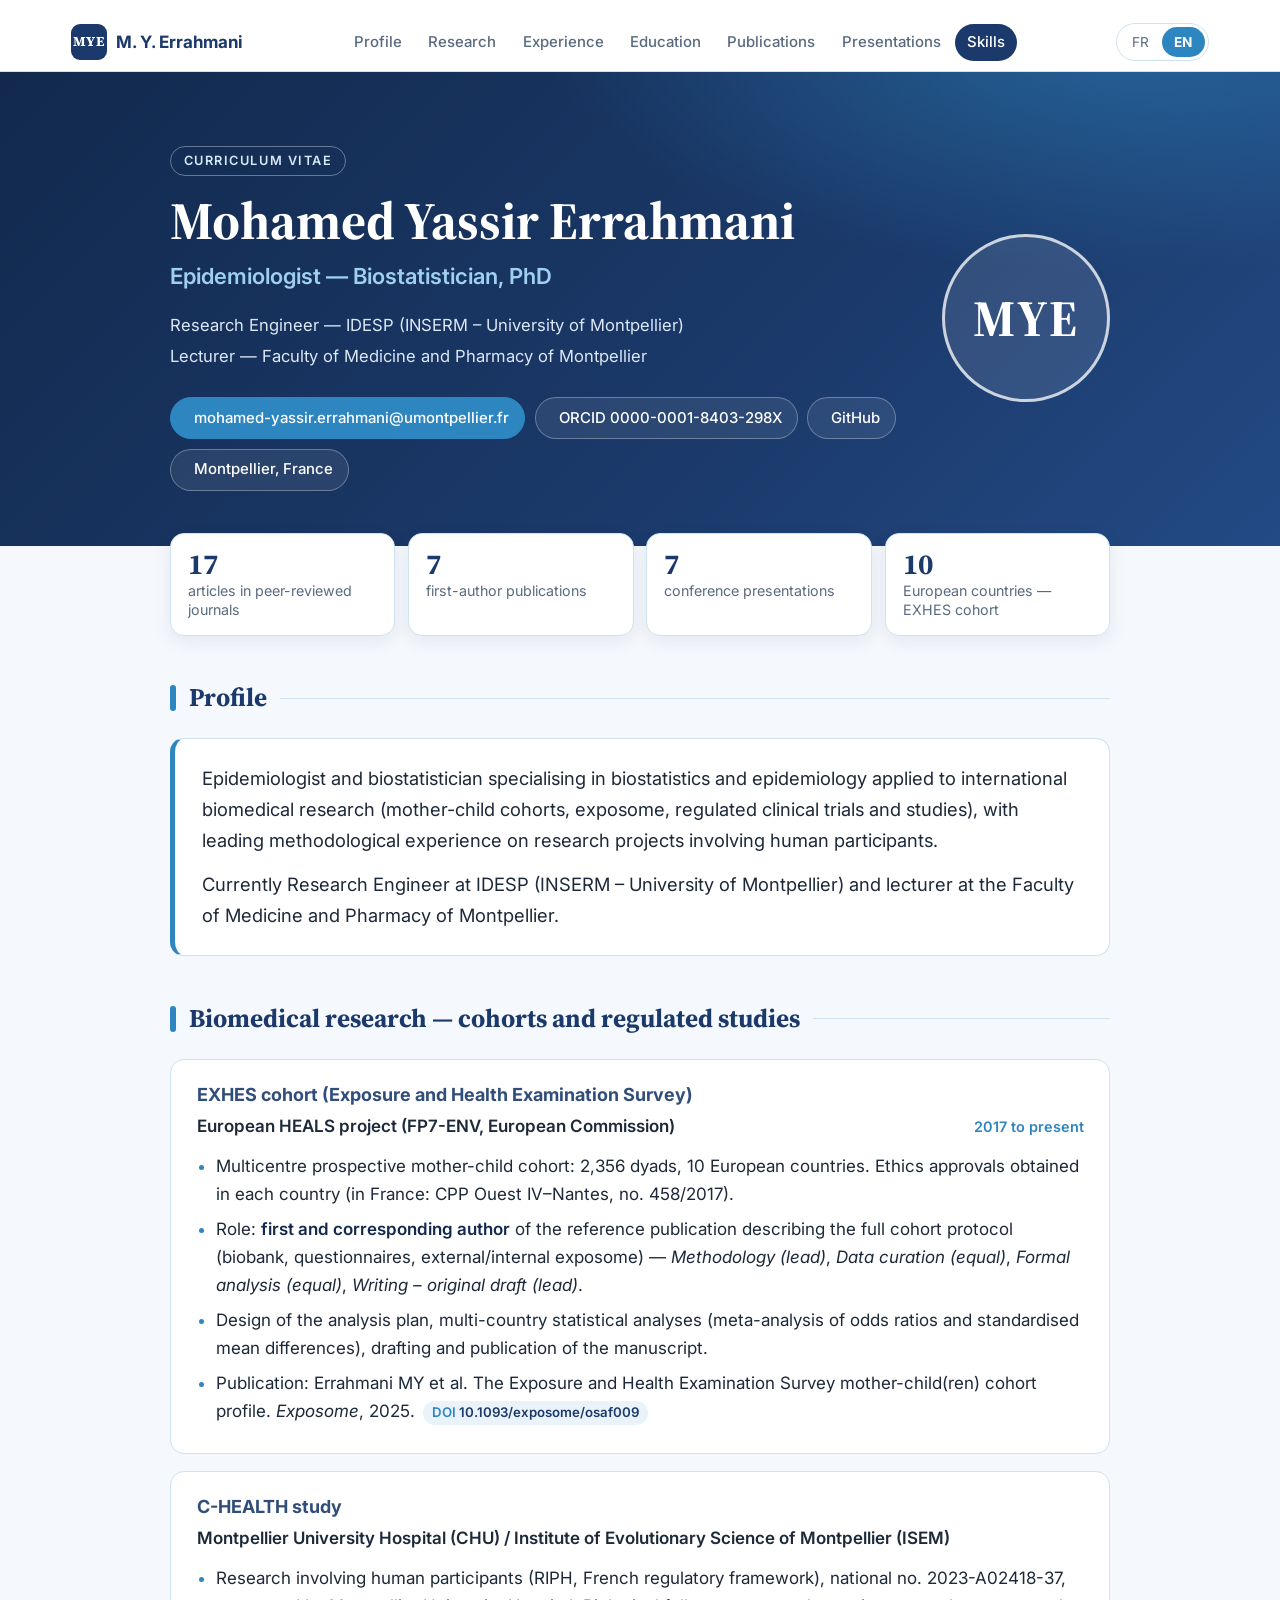
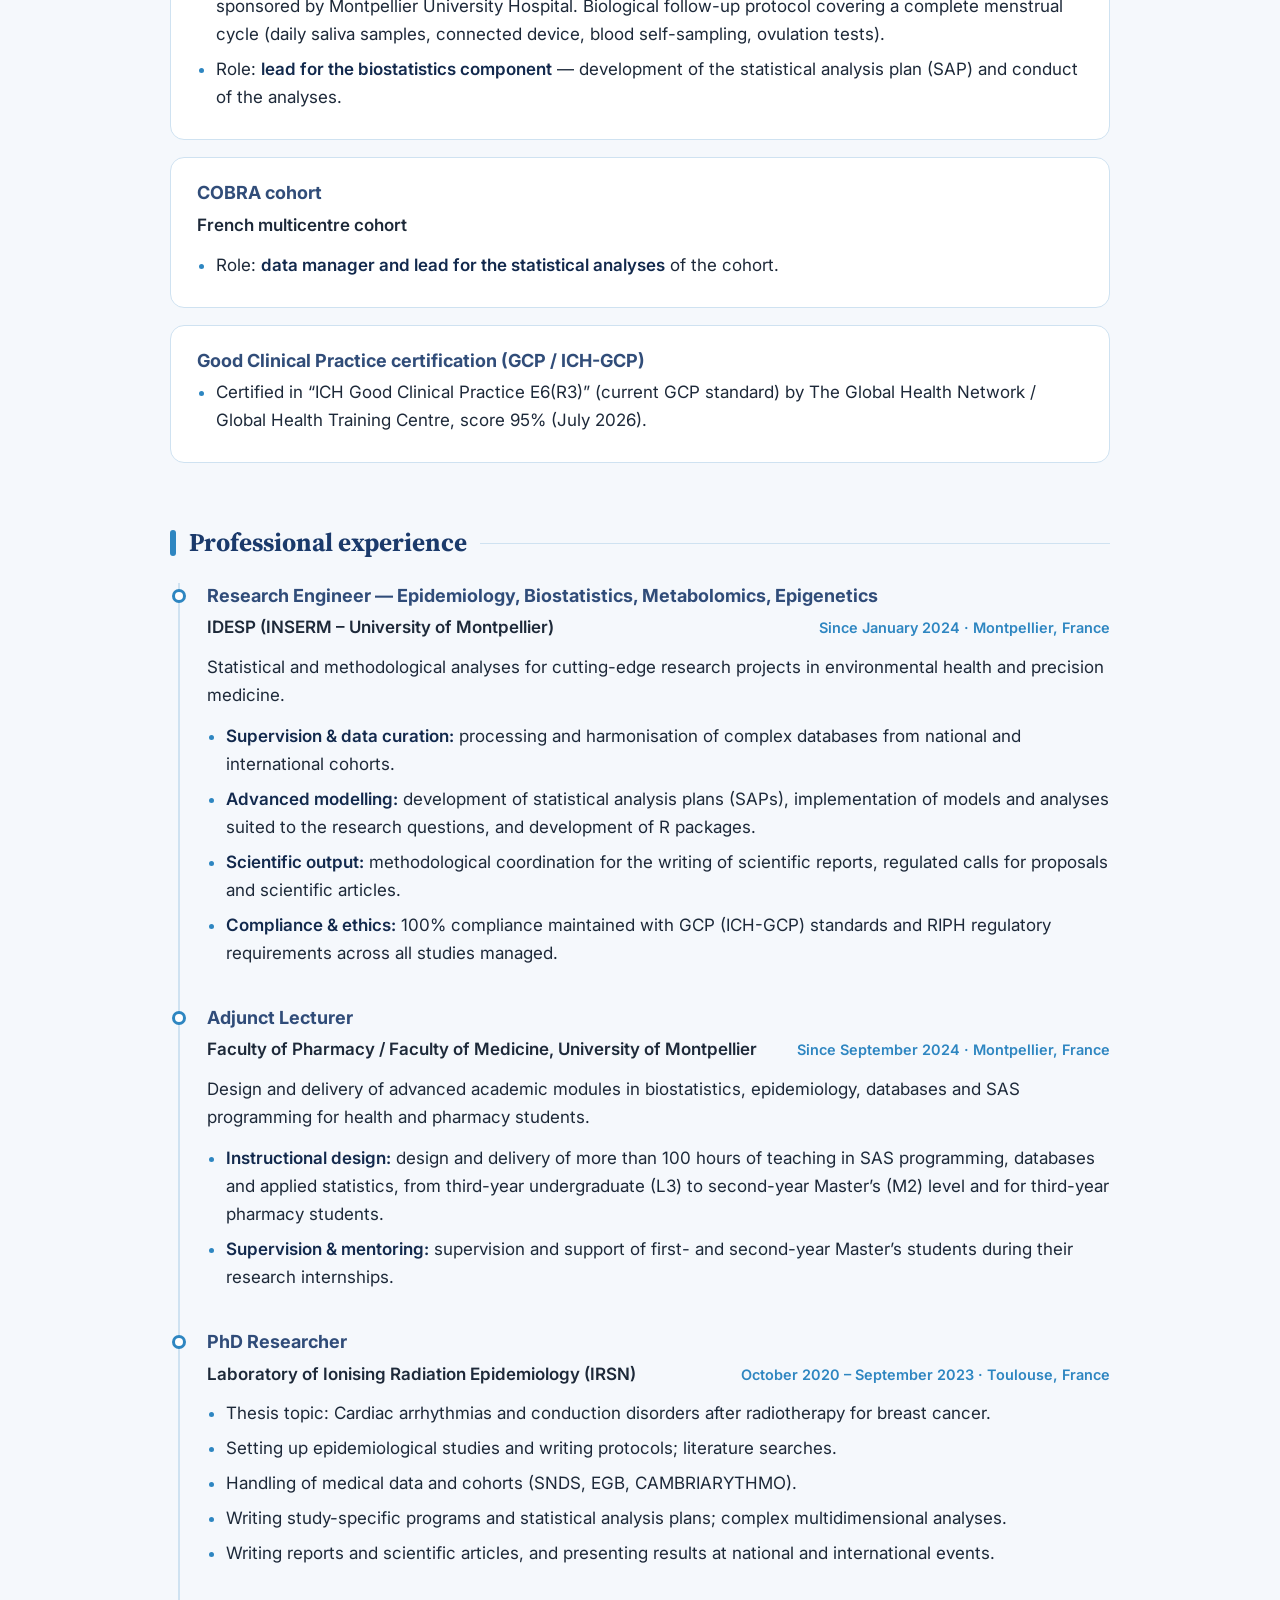
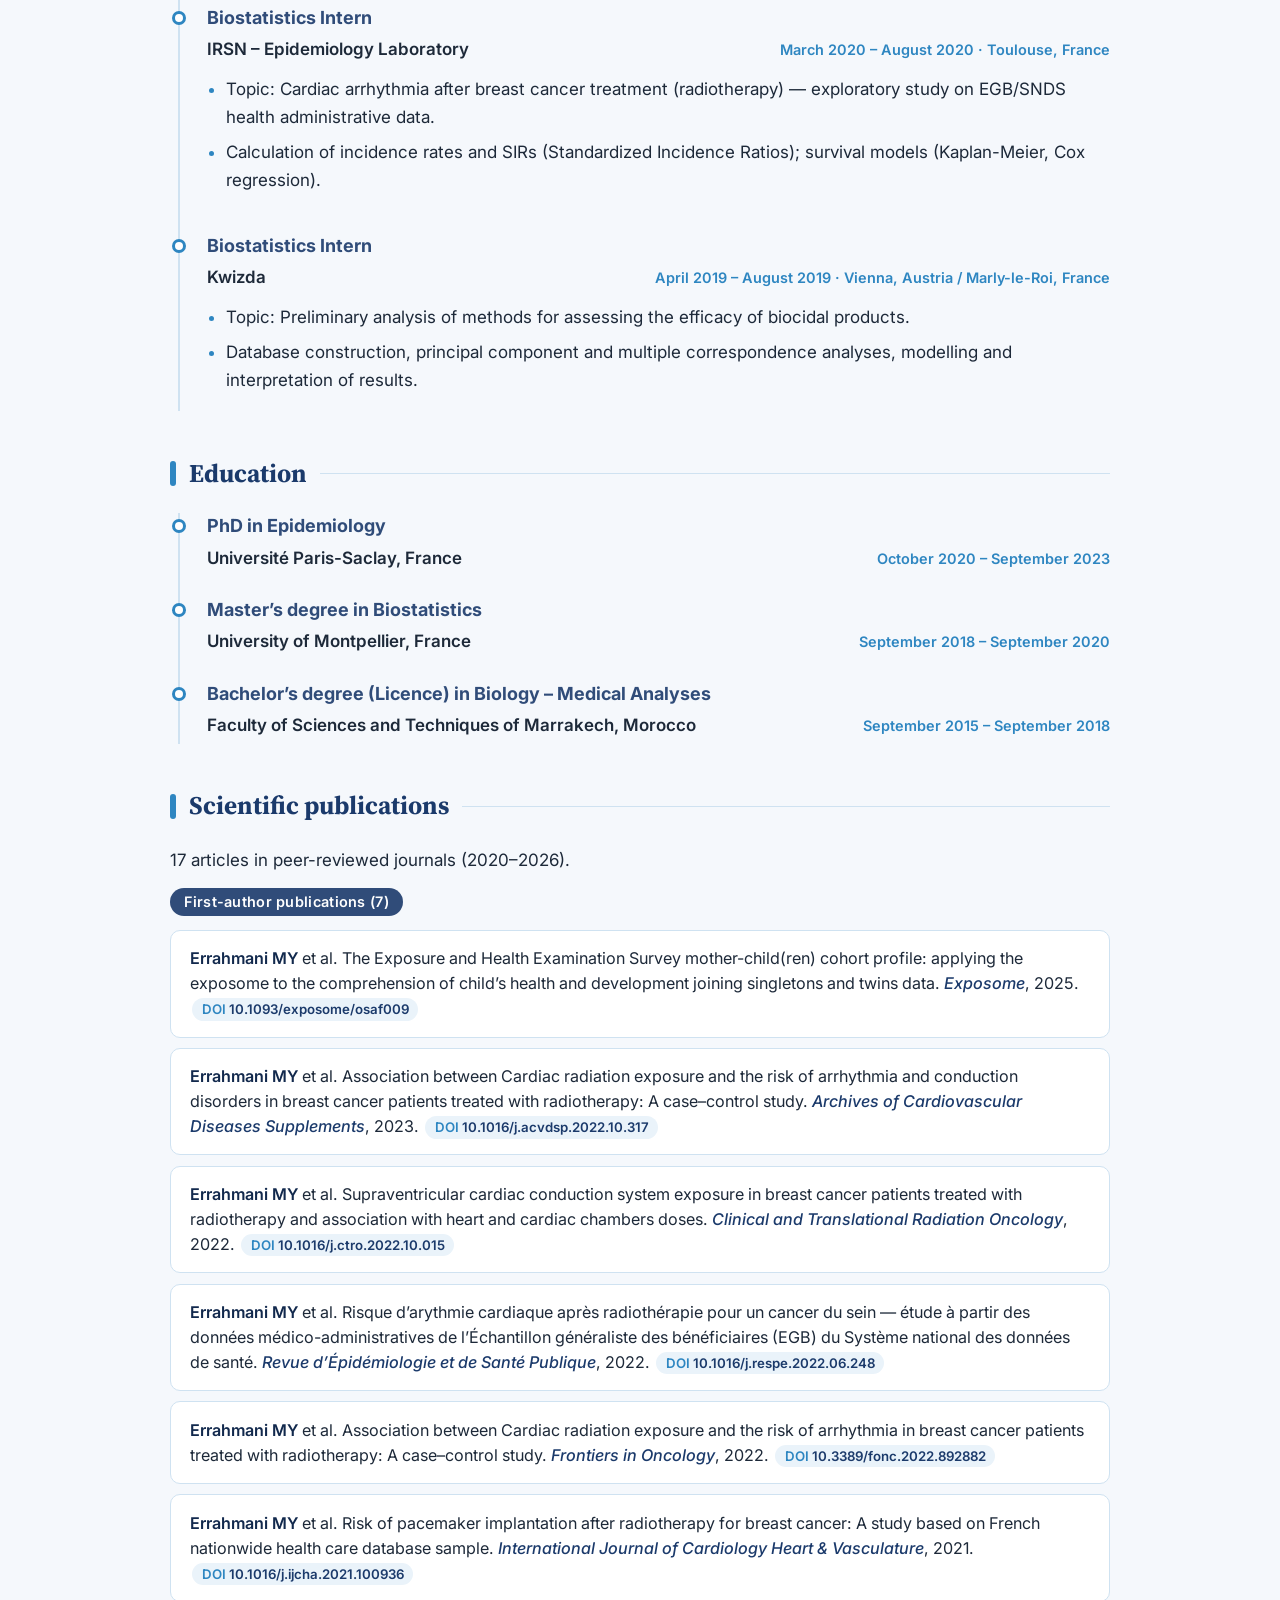
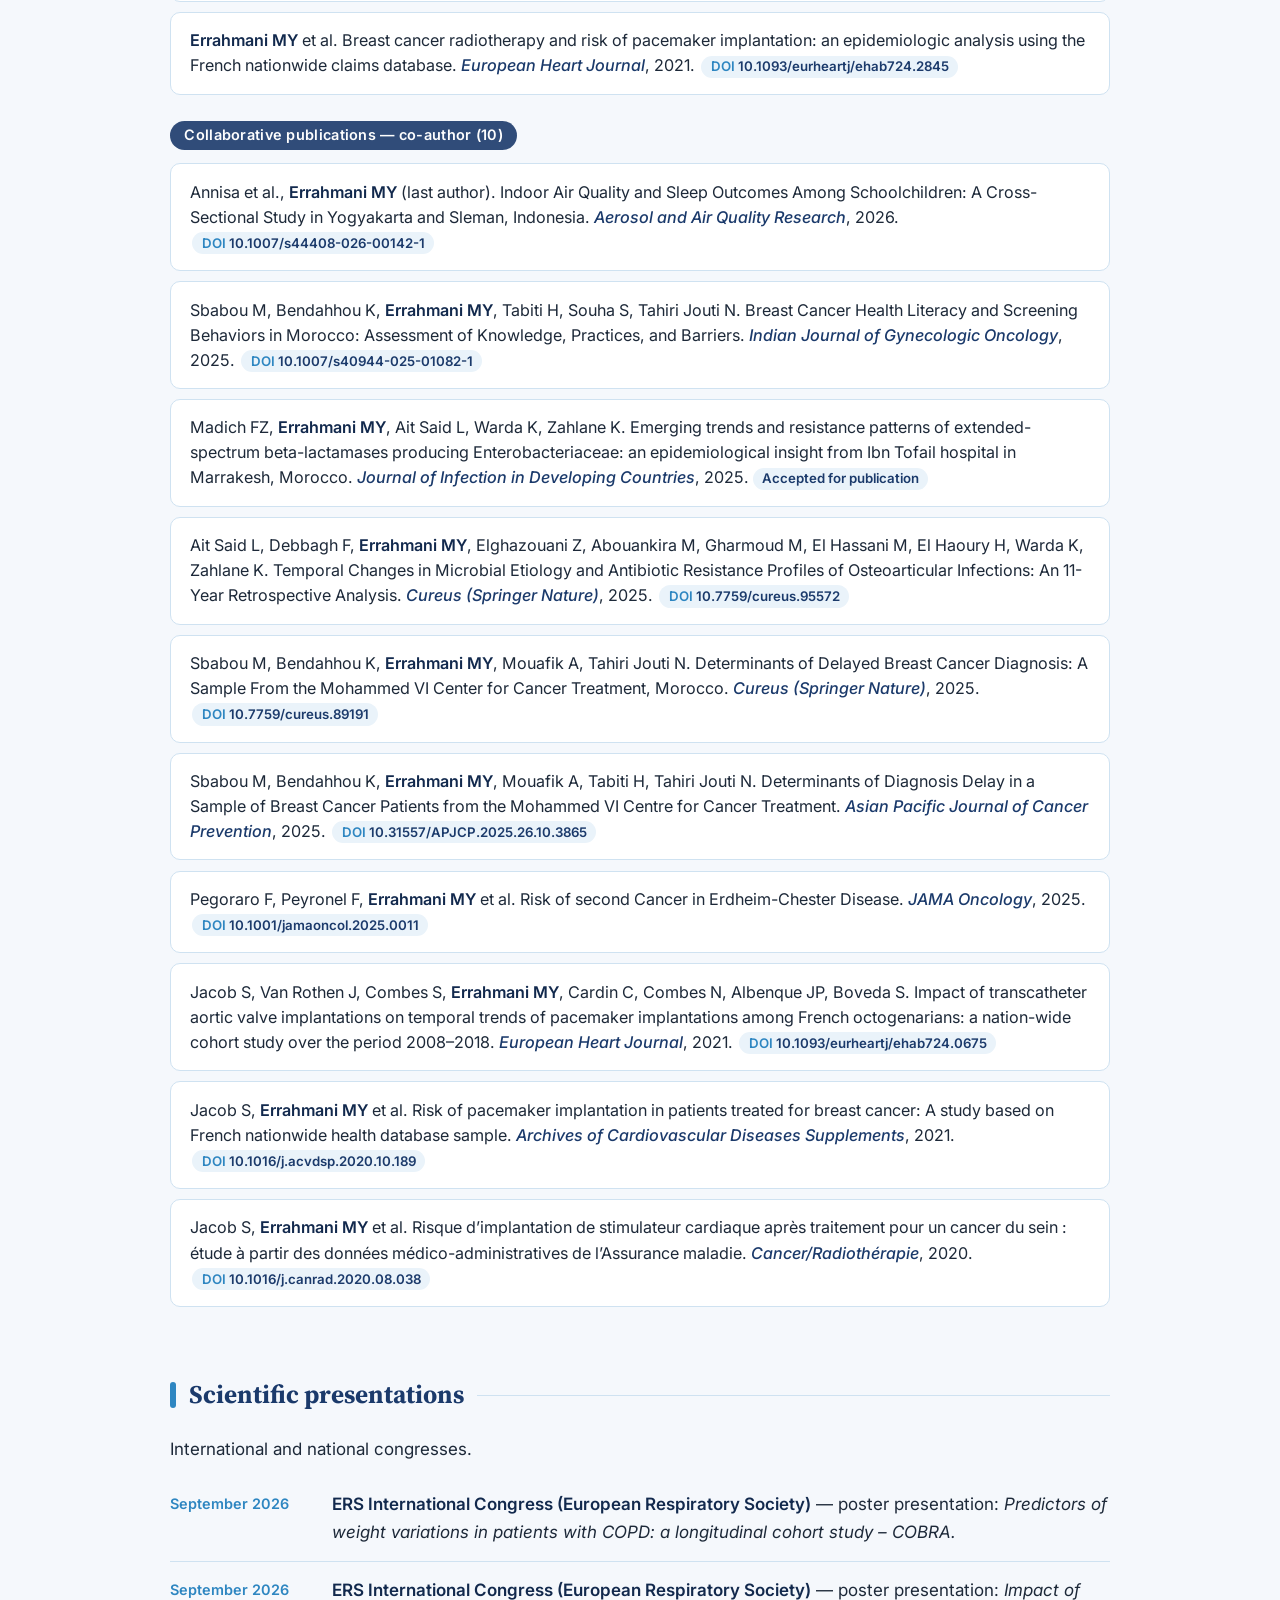
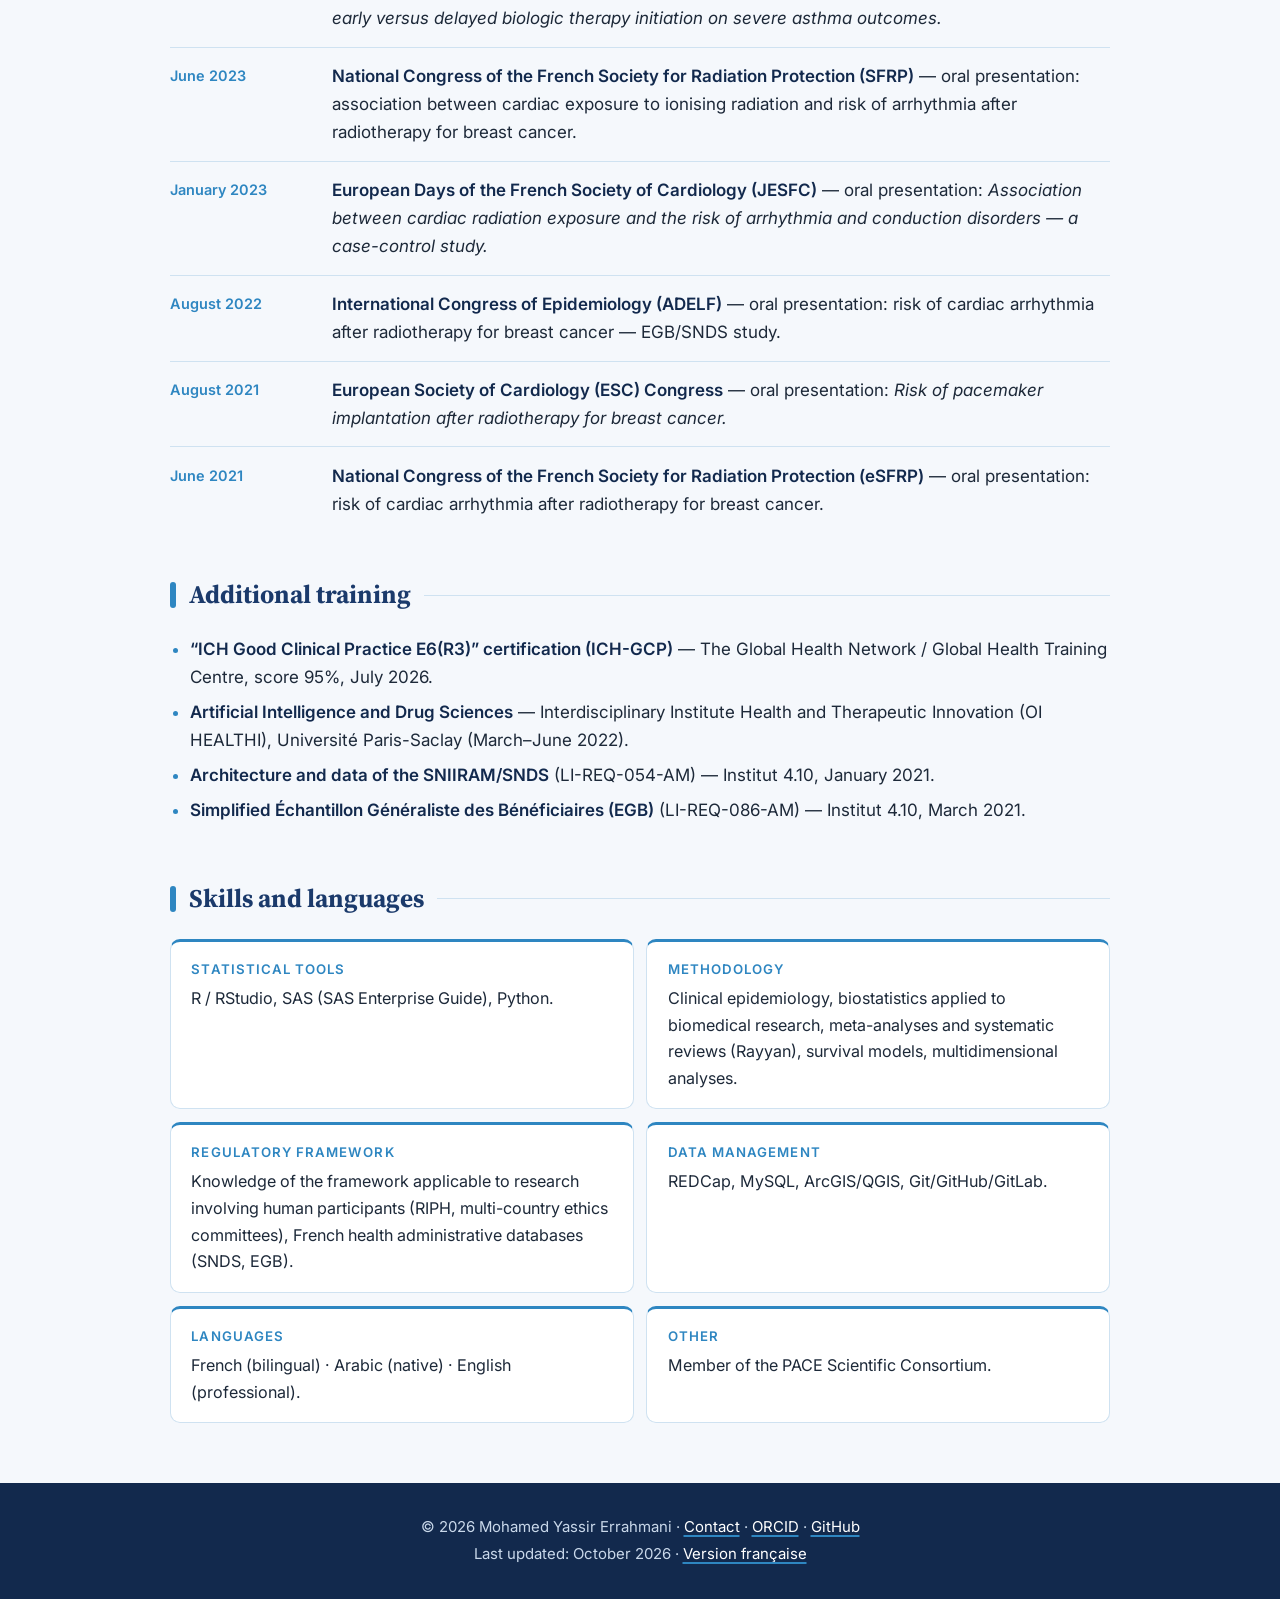
==== docs/en/index.html @ f0b8f88d "CV en ligne" ====
<!DOCTYPE html>
<html xmlns="http://www.w3.org/1999/xhtml" lang="en" xml:lang="en"><head>

<meta charset="utf-8">
<meta name="generator" content="quarto-1.6.42">

<meta name="viewport" content="width=device-width, initial-scale=1.0, user-scalable=yes">

<meta name="description" content="Academic CV of Mohamed Yassir Errahmani, epidemiologist-biostatistician, Research Engineer at IDESP (INSERM – University of Montpellier).">

<title>CV — Epidemiologist-Biostatistician – Mohamed Yassir Errahmani</title>
<style>
code{white-space: pre-wrap;}
span.smallcaps{font-variant: small-caps;}
div.columns{display: flex; gap: min(4vw, 1.5em);}
div.column{flex: auto; overflow-x: auto;}
div.hanging-indent{margin-left: 1.5em; text-indent: -1.5em;}
ul.task-list{list-style: none;}
ul.task-list li input[type="checkbox"] {
  width: 0.8em;
  margin: 0 0.8em 0.2em -1em; /* quarto-specific, see https://github.com/quarto-dev/quarto-cli/issues/4556 */ 
  vertical-align: middle;
}
</style>


<script src="../site_libs/quarto-nav/quarto-nav.js"></script>
<link href="../favicon.svg" rel="icon" type="image/svg+xml">
<script src="../site_libs/clipboard/clipboard.min.js"></script>
<script src="../site_libs/quarto-html/quarto.js"></script>
<script src="../site_libs/quarto-html/popper.min.js"></script>
<script src="../site_libs/quarto-html/tippy.umd.min.js"></script>
<link href="../site_libs/quarto-html/tippy.css" rel="stylesheet">
<link href="../site_libs/quarto-html/quarto-syntax-highlighting-2f5df379a58b258e96c21c0638c20c03.css" rel="stylesheet" id="quarto-text-highlighting-styles">
<script src="../site_libs/bootstrap/bootstrap.min.js"></script>
<link href="../site_libs/bootstrap/bootstrap-icons.css" rel="stylesheet">
<link href="../site_libs/bootstrap/bootstrap-29f6f7a43fe28f972836b1bcada22c2f.min.css" rel="stylesheet" append-hash="true" id="quarto-bootstrap" data-mode="light">
<script id="quarto-search-options" type="application/json">{
  "language": {
    "search-no-results-text": "No results",
    "search-matching-documents-text": "matching documents",
    "search-copy-link-title": "Copy link to search",
    "search-hide-matches-text": "Hide additional matches",
    "search-more-match-text": "more match in this document",
    "search-more-matches-text": "more matches in this document",
    "search-clear-button-title": "Clear",
    "search-text-placeholder": "",
    "search-detached-cancel-button-title": "Cancel",
    "search-submit-button-title": "Submit",
    "search-label": "Search"
  }
}</script>
<style>html{ scroll-behavior: smooth; }</style>
<link rel="preconnect" href="https://fonts.googleapis.com">
<link rel="preconnect" href="https://fonts.gstatic.com" crossorigin="">
<link href="https://fonts.googleapis.com/css2?family=Inter:wght@400;500;600;700&amp;family=Source+Serif+4:opsz,wght@8..60,600;8..60,700&amp;display=swap" rel="stylesheet">
<meta name="author" content="Mohamed Yassir Errahmani">
<link rel="alternate" hreflang="fr" href="https://mohamedyassirerrahmani.github.io/cv/">
<link rel="alternate" hreflang="en" href="https://mohamedyassirerrahmani.github.io/cv/en/">


<link rel="stylesheet" href="../styles.css">
<meta property="og:title" content="CV — Epidemiologist-Biostatistician">
<meta property="og:site_name" content="Mohamed Yassir Errahmani">
</head>

<body class="fullcontent">

<div id="quarto-search-results"></div>
<!-- content -->
<div id="quarto-content" class="quarto-container page-layout-custom">
<!-- sidebar -->
<!-- margin-sidebar -->
<!-- main -->




<!-- ========================= Navigation bar ========================== -->
<header class="cv-nav" id="top">
  <div class="cv-nav-inner">
    <a class="cv-brand" href="#top"><span class="cv-mono">MYE</span><span>M. Y. Errahmani</span></a>
    <nav class="cv-nav-links" aria-label="Sections">
      <a href="#profile">Profile</a>
      <a href="#research">Research</a>
      <a href="#experience">Experience</a>
      <a href="#education">Education</a>
      <a href="#publications">Publications</a>
      <a href="#talks">Presentations</a>
      <a href="#skills">Skills</a>
    </nav>
    <div class="cv-lang" role="group" aria-label="Language">
      <a href="../" data-lang-switch="" hreflang="fr" lang="fr" title="Version française">FR</a>
      <span class="on" aria-current="true">EN</span>
    </div>
  </div>
</header>

<!-- ============================== Hero =============================== -->
<div class="hero">
  <div class="hero-inner">
    <div class="hero-text">
      <span class="eyebrow">Curriculum vitae</span>
      <h1>Mohamed Yassir Errahmani</h1>
      <p class="hero-role">Epidemiologist — Biostatistician, PhD</p>
      <ul class="hero-affil">
        <li>Research Engineer — IDESP (INSERM – University of Montpellier)</li>
        <li>Lecturer — Faculty of Medicine and Pharmacy of Montpellier</li>
      </ul>
      <div class="hero-links">
        <a class="primary" href="mailto:mohamed-yassir.errahmani@umontpellier.fr"><i class="bi bi-envelope"></i> mohamed-yassir.errahmani@umontpellier.fr</a>
        <a href="https://orcid.org/0000-0001-8403-298X"><i class="bi bi-person-vcard"></i> ORCID 0000-0001-8403-298X</a>
        <a href="https://github.com/MohamedYassirErrahmani"><i class="bi bi-github"></i> GitHub</a>
        <span><i class="bi bi-geo-alt"></i> Montpellier, France</span>
      </div>
    </div>
    <!-- To show a photo: add photo.jpg to the project root, list it under "resources"
         in _quarto.yml, then replace "MYE" with <img src="../photo.jpg" alt="Portrait"> -->
    <div class="hero-badge" aria-hidden="true">MYE</div>
  </div>
</div>

<!-- =========================== Key figures =========================== -->
<div class="stats">
  <div><b>17</b>articles in peer-reviewed journals</div>
  <div><b>7</b>first-author publications</div>
  <div><b>7</b>conference presentations</div>
  <div><b>10</b>European countries — EXHES cohort</div>
</div>
<section id="profile" class="level2">
<h2 data-anchor-id="profile">Profile</h2>
<div class="lead">
<p>Epidemiologist and biostatistician specialising in biostatistics and epidemiology applied to international biomedical research (mother-child cohorts, exposome, regulated clinical trials and studies), with leading methodological experience on research projects involving human participants.</p>
<p>Currently Research Engineer at IDESP (INSERM – University of Montpellier) and lecturer at the Faculty of Medicine and Pharmacy of Montpellier.</p>
</div>
</section>
<section id="research" class="level2">
<h2 data-anchor-id="research">Biomedical research — cohorts and regulated studies</h2>
<section id="exhes-cohort-exposure-and-health-examination-survey" class="level3">
<h3 data-anchor-id="exhes-cohort-exposure-and-health-examination-survey">EXHES cohort (Exposure and Health Examination Survey)</h3>
<div class="meta">
<p><span class="org">European HEALS project (FP7-ENV, European Commission)</span> <span class="when">2017 to present</span></p>
</div>
<ul>
<li>Multicentre prospective mother-child cohort: 2,356 dyads, 10 European countries. Ethics approvals obtained in each country (in France: CPP Ouest IV–Nantes, no. 458/2017).</li>
<li>Role: <strong>first and corresponding author</strong> of the reference publication describing the full cohort protocol (biobank, questionnaires, external/internal exposome) — <em>Methodology (lead)</em>, <em>Data curation (equal)</em>, <em>Formal analysis (equal)</em>, <em>Writing – original draft (lead)</em>.</li>
<li>Design of the analysis plan, multi-country statistical analyses (meta-analysis of odds ratios and standardised mean differences), drafting and publication of the manuscript.</li>
<li>Publication: Errahmani MY et al.&nbsp;The Exposure and Health Examination Survey mother-child(ren) cohort profile. <em>Exposome</em>, 2025. <a href="https://doi.org/10.1093/exposome/osaf009" class="doi">10.1093/exposome/osaf009</a></li>
</ul>
</section>
<section id="c-health-study" class="level3">
<h3 data-anchor-id="c-health-study">C-HEALTH study</h3>
<div class="meta">
<p><span class="org">Montpellier University Hospital (CHU) / Institute of Evolutionary Science of Montpellier (ISEM)</span></p>
</div>
<ul>
<li>Research involving human participants (RIPH, French regulatory framework), national no. 2023-A02418-37, sponsored by Montpellier University Hospital. Biological follow-up protocol covering a complete menstrual cycle (daily saliva samples, connected device, blood self-sampling, ovulation tests).</li>
<li>Role: <strong>lead for the biostatistics component</strong> — development of the statistical analysis plan (SAP) and conduct of the analyses.</li>
</ul>
</section>
<section id="cobra-cohort" class="level3">
<h3 data-anchor-id="cobra-cohort">COBRA cohort</h3>
<div class="meta">
<p><span class="org">French multicentre cohort</span></p>
</div>
<ul>
<li>Role: <strong>data manager and lead for the statistical analyses</strong> of the cohort.</li>
</ul>
</section>
<section id="good-clinical-practice-certification-gcp-ich-gcp" class="level3">
<h3 data-anchor-id="good-clinical-practice-certification-gcp-ich-gcp">Good Clinical Practice certification (GCP / ICH-GCP)</h3>
<ul>
<li>Certified in “ICH Good Clinical Practice E6(R3)” (current GCP standard) by The Global Health Network / Global Health Training Centre, score 95% (July 2026).</li>
</ul>
</section>
</section>
<section id="experience" class="level2">
<h2 data-anchor-id="experience">Professional experience</h2>
<section id="research-engineer-epidemiology-biostatistics-metabolomics-epigenetics" class="level3">
<h3 data-anchor-id="research-engineer-epidemiology-biostatistics-metabolomics-epigenetics">Research Engineer — Epidemiology, Biostatistics, Metabolomics, Epigenetics</h3>
<div class="meta">
<p><span class="org">IDESP (INSERM – University of Montpellier)</span> <span class="when">Since January 2024 · Montpellier, France</span></p>
</div>
<p>Statistical and methodological analyses for cutting-edge research projects in environmental health and precision medicine.</p>
<ul>
<li><strong>Supervision &amp; data curation:</strong> processing and harmonisation of complex databases from national and international cohorts.</li>
<li><strong>Advanced modelling:</strong> development of statistical analysis plans (SAPs), implementation of models and analyses suited to the research questions, and development of R packages.</li>
<li><strong>Scientific output:</strong> methodological coordination for the writing of scientific reports, regulated calls for proposals and scientific articles.</li>
<li><strong>Compliance &amp; ethics:</strong> 100% compliance maintained with GCP (ICH-GCP) standards and RIPH regulatory requirements across all studies managed.</li>
</ul>
</section>
<section id="adjunct-lecturer" class="level3">
<h3 data-anchor-id="adjunct-lecturer">Adjunct Lecturer</h3>
<div class="meta">
<p><span class="org">Faculty of Pharmacy / Faculty of Medicine, University of Montpellier</span> <span class="when">Since September 2024 · Montpellier, France</span></p>
</div>
<p>Design and delivery of advanced academic modules in biostatistics, epidemiology, databases and SAS programming for health and pharmacy students.</p>
<ul>
<li><strong>Instructional design:</strong> design and delivery of more than 100 hours of teaching in SAS programming, databases and applied statistics, from third-year undergraduate (L3) to second-year Master’s (M2) level and for third-year pharmacy students.</li>
<li><strong>Supervision &amp; mentoring:</strong> supervision and support of first- and second-year Master’s students during their research internships.</li>
</ul>
</section>
<section id="phd-researcher" class="level3">
<h3 data-anchor-id="phd-researcher">PhD Researcher</h3>
<div class="meta">
<p><span class="org">Laboratory of Ionising Radiation Epidemiology (IRSN)</span> <span class="when">October 2020 – September 2023 · Toulouse, France</span></p>
</div>
<ul>
<li>Thesis topic: Cardiac arrhythmias and conduction disorders after radiotherapy for breast cancer.</li>
<li>Setting up epidemiological studies and writing protocols; literature searches.</li>
<li>Handling of medical data and cohorts (SNDS, EGB, CAMBRIARYTHMO).</li>
<li>Writing study-specific programs and statistical analysis plans; complex multidimensional analyses.</li>
<li>Writing reports and scientific articles, and presenting results at national and international events.</li>
</ul>
</section>
<section id="biostatistics-intern" class="level3">
<h3 data-anchor-id="biostatistics-intern">Biostatistics Intern</h3>
<div class="meta">
<p><span class="org">IRSN – Epidemiology Laboratory</span> <span class="when">March 2020 – August 2020 · Toulouse, France</span></p>
</div>
<ul>
<li>Topic: Cardiac arrhythmia after breast cancer treatment (radiotherapy) — exploratory study on EGB/SNDS health administrative data.</li>
<li>Calculation of incidence rates and SIRs (Standardized Incidence Ratios); survival models (Kaplan-Meier, Cox regression).</li>
</ul>
</section>
<section id="biostatistics-intern-1" class="level3">
<h3 data-anchor-id="biostatistics-intern-1">Biostatistics Intern</h3>
<div class="meta">
<p><span class="org">Kwizda</span> <span class="when">April 2019 – August 2019 · Vienna, Austria / Marly-le-Roi, France</span></p>
</div>
<ul>
<li>Topic: Preliminary analysis of methods for assessing the efficacy of biocidal products.</li>
<li>Database construction, principal component and multiple correspondence analyses, modelling and interpretation of results.</li>
</ul>
</section>
</section>
<section id="education" class="level2">
<h2 data-anchor-id="education">Education</h2>
<section id="phd-in-epidemiology" class="level3">
<h3 data-anchor-id="phd-in-epidemiology">PhD in Epidemiology</h3>
<div class="meta">
<p><span class="org">Université Paris-Saclay, France</span> <span class="when">October 2020 – September 2023</span></p>
</div>
</section>
<section id="masters-degree-in-biostatistics" class="level3">
<h3 data-anchor-id="masters-degree-in-biostatistics">Master’s degree in Biostatistics</h3>
<div class="meta">
<p><span class="org">University of Montpellier, France</span> <span class="when">September 2018 – September 2020</span></p>
</div>
</section>
<section id="bachelors-degree-licence-in-biology-medical-analyses" class="level3">
<h3 data-anchor-id="bachelors-degree-licence-in-biology-medical-analyses">Bachelor’s degree (Licence) in Biology – Medical Analyses</h3>
<div class="meta">
<p><span class="org">Faculty of Sciences and Techniques of Marrakech, Morocco</span> <span class="when">September 2015 – September 2018</span></p>
</div>
</section>
</section>
<section id="publications" class="level2">
<h2 data-anchor-id="publications">Scientific publications</h2>
<p>17 articles in peer-reviewed journals (2020–2026).</p>
<section id="first-author-publications-7" class="level3">
<h3 data-anchor-id="first-author-publications-7">First-author publications (7)</h3>
<div class="pubs">
<ul>
<li><strong>Errahmani MY</strong> et al.&nbsp;The Exposure and Health Examination Survey mother-child(ren) cohort profile: applying the exposome to the comprehension of child’s health and development joining singletons and twins data. <em>Exposome</em>, 2025. <a href="https://doi.org/10.1093/exposome/osaf009" class="doi">10.1093/exposome/osaf009</a></li>
<li><strong>Errahmani MY</strong> et al.&nbsp;Association between Cardiac radiation exposure and the risk of arrhythmia and conduction disorders in breast cancer patients treated with radiotherapy: A case–control study. <em>Archives of Cardiovascular Diseases Supplements</em>, 2023. <a href="https://doi.org/10.1016/j.acvdsp.2022.10.317" class="doi">10.1016/j.acvdsp.2022.10.317</a></li>
<li><strong>Errahmani MY</strong> et al.&nbsp;Supraventricular cardiac conduction system exposure in breast cancer patients treated with radiotherapy and association with heart and cardiac chambers doses. <em>Clinical and Translational Radiation Oncology</em>, 2022. <a href="https://doi.org/10.1016/j.ctro.2022.10.015" class="doi">10.1016/j.ctro.2022.10.015</a></li>
<li><strong>Errahmani MY</strong> et al.&nbsp;Risque d’arythmie cardiaque après radiothérapie pour un cancer du sein — étude à partir des données médico-administratives de l’Échantillon généraliste des bénéficiaires (EGB) du Système national des données de santé. <em>Revue d’Épidémiologie et de Santé Publique</em>, 2022. <a href="https://doi.org/10.1016/j.respe.2022.06.248" class="doi">10.1016/j.respe.2022.06.248</a></li>
<li><strong>Errahmani MY</strong> et al.&nbsp;Association between Cardiac radiation exposure and the risk of arrhythmia in breast cancer patients treated with radiotherapy: A case–control study. <em>Frontiers in Oncology</em>, 2022. <a href="https://doi.org/10.3389/fonc.2022.892882" class="doi">10.3389/fonc.2022.892882</a></li>
<li><strong>Errahmani MY</strong> et al.&nbsp;Risk of pacemaker implantation after radiotherapy for breast cancer: A study based on French nationwide health care database sample. <em>International Journal of Cardiology Heart &amp; Vasculature</em>, 2021. <a href="https://doi.org/10.1016/j.ijcha.2021.100936" class="doi">10.1016/j.ijcha.2021.100936</a></li>
<li><strong>Errahmani MY</strong> et al.&nbsp;Breast cancer radiotherapy and risk of pacemaker implantation: an epidemiologic analysis using the French nationwide claims database. <em>European Heart Journal</em>, 2021. <a href="https://doi.org/10.1093/eurheartj/ehab724.2845" class="doi">10.1093/eurheartj/ehab724.2845</a></li>
</ul>
</div>
</section>
<section id="collaborative-publications-co-author-10" class="level3">
<h3 data-anchor-id="collaborative-publications-co-author-10">Collaborative publications — co-author (10)</h3>
<div class="pubs">
<ul>
<li>Annisa et al., <strong>Errahmani MY</strong> (last author). Indoor Air Quality and Sleep Outcomes Among Schoolchildren: A Cross-Sectional Study in Yogyakarta and Sleman, Indonesia. <em>Aerosol and Air Quality Research</em>, 2026. <a href="https://doi.org/10.1007/s44408-026-00142-1" class="doi">10.1007/s44408-026-00142-1</a></li>
<li>Sbabou M, Bendahhou K, <strong>Errahmani MY</strong>, Tabiti H, Souha S, Tahiri Jouti N. Breast Cancer Health Literacy and Screening Behaviors in Morocco: Assessment of Knowledge, Practices, and Barriers. <em>Indian Journal of Gynecologic Oncology</em>, 2025. <a href="https://doi.org/10.1007/s40944-025-01082-1" class="doi">10.1007/s40944-025-01082-1</a></li>
<li>Madich FZ, <strong>Errahmani MY</strong>, Ait Said L, Warda K, Zahlane K. Emerging trends and resistance patterns of extended-spectrum beta-lactamases producing Enterobacteriaceae: an epidemiological insight from Ibn Tofail hospital in Marrakesh, Morocco. <em>Journal of Infection in Developing Countries</em>, 2025. <span class="tag">Accepted for publication</span></li>
<li>Ait Said L, Debbagh F, <strong>Errahmani MY</strong>, Elghazouani Z, Abouankira M, Gharmoud M, El Hassani M, El Haoury H, Warda K, Zahlane K. Temporal Changes in Microbial Etiology and Antibiotic Resistance Profiles of Osteoarticular Infections: An 11-Year Retrospective Analysis. <em>Cureus (Springer Nature)</em>, 2025. <a href="https://doi.org/10.7759/cureus.95572" class="doi">10.7759/cureus.95572</a></li>
<li>Sbabou M, Bendahhou K, <strong>Errahmani MY</strong>, Mouafik A, Tahiri Jouti N. Determinants of Delayed Breast Cancer Diagnosis: A Sample From the Mohammed VI Center for Cancer Treatment, Morocco. <em>Cureus (Springer Nature)</em>, 2025. <a href="https://doi.org/10.7759/cureus.89191" class="doi">10.7759/cureus.89191</a></li>
<li>Sbabou M, Bendahhou K, <strong>Errahmani MY</strong>, Mouafik A, Tabiti H, Tahiri Jouti N. Determinants of Diagnosis Delay in a Sample of Breast Cancer Patients from the Mohammed VI Centre for Cancer Treatment. <em>Asian Pacific Journal of Cancer Prevention</em>, 2025. <a href="https://doi.org/10.31557/APJCP.2025.26.10.3865" class="doi">10.31557/APJCP.2025.26.10.3865</a></li>
<li>Pegoraro F, Peyronel F, <strong>Errahmani MY</strong> et al.&nbsp;Risk of second Cancer in Erdheim-Chester Disease. <em>JAMA Oncology</em>, 2025. <a href="https://doi.org/10.1001/jamaoncol.2025.0011" class="doi">10.1001/jamaoncol.2025.0011</a></li>
<li>Jacob S, Van Rothen J, Combes S, <strong>Errahmani MY</strong>, Cardin C, Combes N, Albenque JP, Boveda S. Impact of transcatheter aortic valve implantations on temporal trends of pacemaker implantations among French octogenarians: a nation-wide cohort study over the period 2008–2018. <em>European Heart Journal</em>, 2021. <a href="https://doi.org/10.1093/eurheartj/ehab724.0675" class="doi">10.1093/eurheartj/ehab724.0675</a></li>
<li>Jacob S, <strong>Errahmani MY</strong> et al.&nbsp;Risk of pacemaker implantation in patients treated for breast cancer: A study based on French nationwide health database sample. <em>Archives of Cardiovascular Diseases Supplements</em>, 2021. <a href="https://doi.org/10.1016/j.acvdsp.2020.10.189" class="doi">10.1016/j.acvdsp.2020.10.189</a></li>
<li>Jacob S, <strong>Errahmani MY</strong> et al.&nbsp;Risque d’implantation de stimulateur cardiaque après traitement pour un cancer du sein : étude à partir des données médico-administratives de l’Assurance maladie. <em>Cancer/Radiothérapie</em>, 2020. <a href="https://doi.org/10.1016/j.canrad.2020.08.038" class="doi">10.1016/j.canrad.2020.08.038</a></li>
</ul>
</div>
</section>
</section>
<section id="talks" class="level2">
<h2 data-anchor-id="talks">Scientific presentations</h2>
<p>International and national congresses.</p>
<div class="talks">
<ul>
<li><span class="when">September 2026</span> <strong>ERS International Congress (European Respiratory Society)</strong> — poster presentation: <em>Predictors of weight variations in patients with COPD: a longitudinal cohort study – COBRA.</em></li>
<li><span class="when">September 2026</span> <strong>ERS International Congress (European Respiratory Society)</strong> — poster presentation: <em>Impact of early versus delayed biologic therapy initiation on severe asthma outcomes.</em></li>
<li><span class="when">June 2023</span> <strong>National Congress of the French Society for Radiation Protection (SFRP)</strong> — oral presentation: association between cardiac exposure to ionising radiation and risk of arrhythmia after radiotherapy for breast cancer.</li>
<li><span class="when">January 2023</span> <strong>European Days of the French Society of Cardiology (JESFC)</strong> — oral presentation: <em>Association between cardiac radiation exposure and the risk of arrhythmia and conduction disorders — a case-control study.</em></li>
<li><span class="when">August 2022</span> <strong>International Congress of Epidemiology (ADELF)</strong> — oral presentation: risk of cardiac arrhythmia after radiotherapy for breast cancer — EGB/SNDS study.</li>
<li><span class="when">August 2021</span> <strong>European Society of Cardiology (ESC) Congress</strong> — oral presentation: <em>Risk of pacemaker implantation after radiotherapy for breast cancer.</em></li>
<li><span class="when">June 2021</span> <strong>National Congress of the French Society for Radiation Protection (eSFRP)</strong> — oral presentation: risk of cardiac arrhythmia after radiotherapy for breast cancer.</li>
</ul>
</div>
</section>
<section id="training" class="level2">
<h2 data-anchor-id="training">Additional training</h2>
<ul>
<li><strong>“ICH Good Clinical Practice E6(R3)” certification (ICH-GCP)</strong> — The Global Health Network / Global Health Training Centre, score 95%, July 2026.</li>
<li><strong>Artificial Intelligence and Drug Sciences</strong> — Interdisciplinary Institute Health and Therapeutic Innovation (OI HEALTHI), Université Paris-Saclay (March–June 2022).</li>
<li><strong>Architecture and data of the SNIIRAM/SNDS</strong> (LI-REQ-054-AM) — Institut 4.10, January 2021.</li>
<li><strong>Simplified Échantillon Généraliste des Bénéficiaires (EGB)</strong> (LI-REQ-086-AM) — Institut 4.10, March 2021.</li>
</ul>
</section>
<section id="skills" class="level2">
<h2 data-anchor-id="skills">Skills and languages</h2>
<div class="skills">
<ul>
<li><strong>Statistical tools</strong> R / RStudio, SAS (SAS Enterprise Guide), Python.</li>
<li><strong>Methodology</strong> Clinical epidemiology, biostatistics applied to biomedical research, meta-analyses and systematic reviews (Rayyan), survival models, multidimensional analyses.</li>
<li><strong>Regulatory framework</strong> Knowledge of the framework applicable to research involving human participants (RIPH, multi-country ethics committees), French health administrative databases (SNDS, EGB).</li>
<li><strong>Data management</strong> REDCap, MySQL, ArcGIS/QGIS, Git/GitHub/GitLab.</li>
<li><strong>Languages</strong> French (bilingual) · Arabic (native) · English (professional).</li>
<li><strong>Other</strong> Member of the PACE Scientific Consortium.</li>
</ul>
</div>


</section>


<script>
document.addEventListener('DOMContentLoaded', function () {
  var links = Array.prototype.slice.call(
    document.querySelectorAll('.cv-nav-links a')
  );
  var strip = document.querySelector('.cv-nav-links');
  var current = '';

  /* Surlignage de la section visible dans la barre de navigation */
  function setActive(id) {
    current = id;
    links.forEach(function (a) {
      var on = a.hash === '#' + id;
      a.classList.toggle('active', on);
      if (on && strip && strip.scrollWidth > strip.clientWidth) {
        strip.scrollLeft = a.offsetLeft - (strip.clientWidth - a.offsetWidth) / 2;
      }
    });
  }

  if ('IntersectionObserver' in window) {
    var observer = new IntersectionObserver(function (entries) {
      entries.forEach(function (e) {
        if (e.isIntersecting) setActive(e.target.id);
      });
    }, { rootMargin: '-25% 0px -65% 0px' });

    links.forEach(function (a) {
      var el = document.getElementById(a.hash.slice(1));
      if (el) observer.observe(el);
    });
  }

  /* Bascule FR / EN : on reste sur la même section */
  document.querySelectorAll('a[data-lang-switch]').forEach(function (a) {
    a.addEventListener('click', function () {
      var id = current || location.hash.slice(1);
      if (id) a.href = a.getAttribute('href').split('#')[0] + '#' + id;
    });
  });
});
</script>
<script id="quarto-html-after-body" type="application/javascript">
window.document.addEventListener("DOMContentLoaded", function (event) {
  const toggleBodyColorMode = (bsSheetEl) => {
    const mode = bsSheetEl.getAttribute("data-mode");
    const bodyEl = window.document.querySelector("body");
    if (mode === "dark") {
      bodyEl.classList.add("quarto-dark");
      bodyEl.classList.remove("quarto-light");
    } else {
      bodyEl.classList.add("quarto-light");
      bodyEl.classList.remove("quarto-dark");
    }
  }
  const toggleBodyColorPrimary = () => {
    const bsSheetEl = window.document.querySelector("link#quarto-bootstrap");
    if (bsSheetEl) {
      toggleBodyColorMode(bsSheetEl);
    }
  }
  toggleBodyColorPrimary();  
  const isCodeAnnotation = (el) => {
    for (const clz of el.classList) {
      if (clz.startsWith('code-annotation-')) {                     
        return true;
      }
    }
    return false;
  }
  const onCopySuccess = function(e) {
    // button target
    const button = e.trigger;
    // don't keep focus
    button.blur();
    // flash "checked"
    button.classList.add('code-copy-button-checked');
    var currentTitle = button.getAttribute("title");
    button.setAttribute("title", "Copied!");
    let tooltip;
    if (window.bootstrap) {
      button.setAttribute("data-bs-toggle", "tooltip");
      button.setAttribute("data-bs-placement", "left");
      button.setAttribute("data-bs-title", "Copied!");
      tooltip = new bootstrap.Tooltip(button, 
        { trigger: "manual", 
          customClass: "code-copy-button-tooltip",
          offset: [0, -8]});
      tooltip.show();    
    }
    setTimeout(function() {
      if (tooltip) {
        tooltip.hide();
        button.removeAttribute("data-bs-title");
        button.removeAttribute("data-bs-toggle");
        button.removeAttribute("data-bs-placement");
      }
      button.setAttribute("title", currentTitle);
      button.classList.remove('code-copy-button-checked');
    }, 1000);
    // clear code selection
    e.clearSelection();
  }
  const getTextToCopy = function(trigger) {
      const codeEl = trigger.previousElementSibling.cloneNode(true);
      for (const childEl of codeEl.children) {
        if (isCodeAnnotation(childEl)) {
          childEl.remove();
        }
      }
      return codeEl.innerText;
  }
  const clipboard = new window.ClipboardJS('.code-copy-button:not([data-in-quarto-modal])', {
    text: getTextToCopy
  });
  clipboard.on('success', onCopySuccess);
  if (window.document.getElementById('quarto-embedded-source-code-modal')) {
    const clipboardModal = new window.ClipboardJS('.code-copy-button[data-in-quarto-modal]', {
      text: getTextToCopy,
      container: window.document.getElementById('quarto-embedded-source-code-modal')
    });
    clipboardModal.on('success', onCopySuccess);
  }
    var localhostRegex = new RegExp(/^(?:http|https):\/\/localhost\:?[0-9]*\//);
    var mailtoRegex = new RegExp(/^mailto:/);
      var filterRegex = new RegExp("https:\/\/mohamedyassirerrahmani\.github\.io\/cv\/");
    var isInternal = (href) => {
        return filterRegex.test(href) || localhostRegex.test(href) || mailtoRegex.test(href);
    }
    // Inspect non-navigation links and adorn them if external
 	var links = window.document.querySelectorAll('a[href]:not(.nav-link):not(.navbar-brand):not(.toc-action):not(.sidebar-link):not(.sidebar-item-toggle):not(.pagination-link):not(.no-external):not([aria-hidden]):not(.dropdown-item):not(.quarto-navigation-tool):not(.about-link)');
    for (var i=0; i<links.length; i++) {
      const link = links[i];
      if (!isInternal(link.href)) {
        // undo the damage that might have been done by quarto-nav.js in the case of
        // links that we want to consider external
        if (link.dataset.originalHref !== undefined) {
          link.href = link.dataset.originalHref;
        }
          // target, if specified
          link.setAttribute("target", "_blank");
          if (link.getAttribute("rel") === null) {
            link.setAttribute("rel", "noopener");
          }
      }
    }
  function tippyHover(el, contentFn, onTriggerFn, onUntriggerFn) {
    const config = {
      allowHTML: true,
      maxWidth: 500,
      delay: 100,
      arrow: false,
      appendTo: function(el) {
          return el.parentElement;
      },
      interactive: true,
      interactiveBorder: 10,
      theme: 'quarto',
      placement: 'bottom-start',
    };
    if (contentFn) {
      config.content = contentFn;
    }
    if (onTriggerFn) {
      config.onTrigger = onTriggerFn;
    }
    if (onUntriggerFn) {
      config.onUntrigger = onUntriggerFn;
    }
    window.tippy(el, config); 
  }
  const noterefs = window.document.querySelectorAll('a[role="doc-noteref"]');
  for (var i=0; i<noterefs.length; i++) {
    const ref = noterefs[i];
    tippyHover(ref, function() {
      // use id or data attribute instead here
      let href = ref.getAttribute('data-footnote-href') || ref.getAttribute('href');
      try { href = new URL(href).hash; } catch {}
      const id = href.replace(/^#\/?/, "");
      const note = window.document.getElementById(id);
      if (note) {
        return note.innerHTML;
      } else {
        return "";
      }
    });
  }
  const xrefs = window.document.querySelectorAll('a.quarto-xref');
  const processXRef = (id, note) => {
    // Strip column container classes
    const stripColumnClz = (el) => {
      el.classList.remove("page-full", "page-columns");
      if (el.children) {
        for (const child of el.children) {
          stripColumnClz(child);
        }
      }
    }
    stripColumnClz(note)
    if (id === null || id.startsWith('sec-')) {
      // Special case sections, only their first couple elements
      const container = document.createElement("div");
      if (note.children && note.children.length > 2) {
        container.appendChild(note.children[0].cloneNode(true));
        for (let i = 1; i < note.children.length; i++) {
          const child = note.children[i];
          if (child.tagName === "P" && child.innerText === "") {
            continue;
          } else {
            container.appendChild(child.cloneNode(true));
            break;
          }
        }
        if (window.Quarto?.typesetMath) {
          window.Quarto.typesetMath(container);
        }
        return container.innerHTML
      } else {
        if (window.Quarto?.typesetMath) {
          window.Quarto.typesetMath(note);
        }
        return note.innerHTML;
      }
    } else {
      // Remove any anchor links if they are present
      const anchorLink = note.querySelector('a.anchorjs-link');
      if (anchorLink) {
        anchorLink.remove();
      }
      if (window.Quarto?.typesetMath) {
        window.Quarto.typesetMath(note);
      }
      if (note.classList.contains("callout")) {
        return note.outerHTML;
      } else {
        return note.innerHTML;
      }
    }
  }
  for (var i=0; i<xrefs.length; i++) {
    const xref = xrefs[i];
    tippyHover(xref, undefined, function(instance) {
      instance.disable();
      let url = xref.getAttribute('href');
      let hash = undefined; 
      if (url.startsWith('#')) {
        hash = url;
      } else {
        try { hash = new URL(url).hash; } catch {}
      }
      if (hash) {
        const id = hash.replace(/^#\/?/, "");
        const note = window.document.getElementById(id);
        if (note !== null) {
          try {
            const html = processXRef(id, note.cloneNode(true));
            instance.setContent(html);
          } finally {
            instance.enable();
            instance.show();
          }
        } else {
          // See if we can fetch this
          fetch(url.split('#')[0])
          .then(res => res.text())
          .then(html => {
            const parser = new DOMParser();
            const htmlDoc = parser.parseFromString(html, "text/html");
            const note = htmlDoc.getElementById(id);
            if (note !== null) {
              const html = processXRef(id, note);
              instance.setContent(html);
            } 
          }).finally(() => {
            instance.enable();
            instance.show();
          });
        }
      } else {
        // See if we can fetch a full url (with no hash to target)
        // This is a special case and we should probably do some content thinning / targeting
        fetch(url)
        .then(res => res.text())
        .then(html => {
          const parser = new DOMParser();
          const htmlDoc = parser.parseFromString(html, "text/html");
          const note = htmlDoc.querySelector('main.content');
          if (note !== null) {
            // This should only happen for chapter cross references
            // (since there is no id in the URL)
            // remove the first header
            if (note.children.length > 0 && note.children[0].tagName === "HEADER") {
              note.children[0].remove();
            }
            const html = processXRef(null, note);
            instance.setContent(html);
          } 
        }).finally(() => {
          instance.enable();
          instance.show();
        });
      }
    }, function(instance) {
    });
  }
      let selectedAnnoteEl;
      const selectorForAnnotation = ( cell, annotation) => {
        let cellAttr = 'data-code-cell="' + cell + '"';
        let lineAttr = 'data-code-annotation="' +  annotation + '"';
        const selector = 'span[' + cellAttr + '][' + lineAttr + ']';
        return selector;
      }
      const selectCodeLines = (annoteEl) => {
        const doc = window.document;
        const targetCell = annoteEl.getAttribute("data-target-cell");
        const targetAnnotation = annoteEl.getAttribute("data-target-annotation");
        const annoteSpan = window.document.querySelector(selectorForAnnotation(targetCell, targetAnnotation));
        const lines = annoteSpan.getAttribute("data-code-lines").split(",");
        const lineIds = lines.map((line) => {
          return targetCell + "-" + line;
        })
        let top = null;
        let height = null;
        let parent = null;
        if (lineIds.length > 0) {
            //compute the position of the single el (top and bottom and make a div)
            const el = window.document.getElementById(lineIds[0]);
            top = el.offsetTop;
            height = el.offsetHeight;
            parent = el.parentElement.parentElement;
          if (lineIds.length > 1) {
            const lastEl = window.document.getElementById(lineIds[lineIds.length - 1]);
            const bottom = lastEl.offsetTop + lastEl.offsetHeight;
            height = bottom - top;
          }
          if (top !== null && height !== null && parent !== null) {
            // cook up a div (if necessary) and position it 
            let div = window.document.getElementById("code-annotation-line-highlight");
            if (div === null) {
              div = window.document.createElement("div");
              div.setAttribute("id", "code-annotation-line-highlight");
              div.style.position = 'absolute';
              parent.appendChild(div);
            }
            div.style.top = top - 2 + "px";
            div.style.height = height + 4 + "px";
            div.style.left = 0;
            let gutterDiv = window.document.getElementById("code-annotation-line-highlight-gutter");
            if (gutterDiv === null) {
              gutterDiv = window.document.createElement("div");
              gutterDiv.setAttribute("id", "code-annotation-line-highlight-gutter");
              gutterDiv.style.position = 'absolute';
              const codeCell = window.document.getElementById(targetCell);
              const gutter = codeCell.querySelector('.code-annotation-gutter');
              gutter.appendChild(gutterDiv);
            }
            gutterDiv.style.top = top - 2 + "px";
            gutterDiv.style.height = height + 4 + "px";
          }
          selectedAnnoteEl = annoteEl;
        }
      };
      const unselectCodeLines = () => {
        const elementsIds = ["code-annotation-line-highlight", "code-annotation-line-highlight-gutter"];
        elementsIds.forEach((elId) => {
          const div = window.document.getElementById(elId);
          if (div) {
            div.remove();
          }
        });
        selectedAnnoteEl = undefined;
      };
        // Handle positioning of the toggle
    window.addEventListener(
      "resize",
      throttle(() => {
        elRect = undefined;
        if (selectedAnnoteEl) {
          selectCodeLines(selectedAnnoteEl);
        }
      }, 10)
    );
    function throttle(fn, ms) {
    let throttle = false;
    let timer;
      return (...args) => {
        if(!throttle) { // first call gets through
            fn.apply(this, args);
            throttle = true;
        } else { // all the others get throttled
            if(timer) clearTimeout(timer); // cancel #2
            timer = setTimeout(() => {
              fn.apply(this, args);
              timer = throttle = false;
            }, ms);
        }
      };
    }
      // Attach click handler to the DT
      const annoteDls = window.document.querySelectorAll('dt[data-target-cell]');
      for (const annoteDlNode of annoteDls) {
        annoteDlNode.addEventListener('click', (event) => {
          const clickedEl = event.target;
          if (clickedEl !== selectedAnnoteEl) {
            unselectCodeLines();
            const activeEl = window.document.querySelector('dt[data-target-cell].code-annotation-active');
            if (activeEl) {
              activeEl.classList.remove('code-annotation-active');
            }
            selectCodeLines(clickedEl);
            clickedEl.classList.add('code-annotation-active');
          } else {
            // Unselect the line
            unselectCodeLines();
            clickedEl.classList.remove('code-annotation-active');
          }
        });
      }
  const findCites = (el) => {
    const parentEl = el.parentElement;
    if (parentEl) {
      const cites = parentEl.dataset.cites;
      if (cites) {
        return {
          el,
          cites: cites.split(' ')
        };
      } else {
        return findCites(el.parentElement)
      }
    } else {
      return undefined;
    }
  };
  var bibliorefs = window.document.querySelectorAll('a[role="doc-biblioref"]');
  for (var i=0; i<bibliorefs.length; i++) {
    const ref = bibliorefs[i];
    const citeInfo = findCites(ref);
    if (citeInfo) {
      tippyHover(citeInfo.el, function() {
        var popup = window.document.createElement('div');
        citeInfo.cites.forEach(function(cite) {
          var citeDiv = window.document.createElement('div');
          citeDiv.classList.add('hanging-indent');
          citeDiv.classList.add('csl-entry');
          var biblioDiv = window.document.getElementById('ref-' + cite);
          if (biblioDiv) {
            citeDiv.innerHTML = biblioDiv.innerHTML;
          }
          popup.appendChild(citeDiv);
        });
        return popup.innerHTML;
      });
    }
  }
});
</script>
</div> <!-- /content -->
<footer class="cv-footer">
  <p>© 2026 Mohamed Yassir Errahmani · <a href="mailto:mohamed-yassir.errahmani@umontpellier.fr">Contact</a> · <a href="https://orcid.org/0000-0001-8403-298X">ORCID</a> · <a href="https://github.com/MohamedYassirErrahmani">GitHub</a></p>
  <p>Last updated: October 2026 · <a href="../" data-lang-switch="" hreflang="fr" lang="fr">Version française</a></p>
</footer>




<script src="../site_libs/quarto-html/zenscroll-min.js"></script>
</body></html>
---- docs/site_libs/quarto-html/tippy.css ----
.tippy-box[data-animation=fade][data-state=hidden]{opacity:0}[data-tippy-root]{max-width:calc(100vw - 10px)}.tippy-box{position:relative;background-color:#333;color:#fff;border-radius:4px;font-size:14px;line-height:1.4;white-space:normal;outline:0;transition-property:transform,visibility,opacity}.tippy-box[data-placement^=top]>.tippy-arrow{bottom:0}.tippy-box[data-placement^=top]>.tippy-arrow:before{bottom:-7px;left:0;border-width:8px 8px 0;border-top-color:initial;transform-origin:center top}.tippy-box[data-placement^=bottom]>.tippy-arrow{top:0}.tippy-box[data-placement^=bottom]>.tippy-arrow:before{top:-7px;left:0;border-width:0 8px 8px;border-bottom-color:initial;transform-origin:center bottom}.tippy-box[data-placement^=left]>.tippy-arrow{right:0}.tippy-box[data-placement^=left]>.tippy-arrow:before{border-width:8px 0 8px 8px;border-left-color:initial;right:-7px;transform-origin:center left}.tippy-box[data-placement^=right]>.tippy-arrow{left:0}.tippy-box[data-placement^=right]>.tippy-arrow:before{left:-7px;border-width:8px 8px 8px 0;border-right-color:initial;transform-origin:center right}.tippy-box[data-inertia][data-state=visible]{transition-timing-function:cubic-bezier(.54,1.5,.38,1.11)}.tippy-arrow{width:16px;height:16px;color:#333}.tippy-arrow:before{content:"";position:absolute;border-color:transparent;border-style:solid}.tippy-content{position:relative;padding:5px 9px;z-index:1}
---- docs/site_libs/quarto-html/quarto-syntax-highlighting-2f5df379a58b258e96c21c0638c20c03.css ----
/* quarto syntax highlight colors */
:root {
  --quarto-hl-ot-color: #003B4F;
  --quarto-hl-at-color: #657422;
  --quarto-hl-ss-color: #20794D;
  --quarto-hl-an-color: #5E5E5E;
  --quarto-hl-fu-color: #4758AB;
  --quarto-hl-st-color: #20794D;
  --quarto-hl-cf-color: #003B4F;
  --quarto-hl-op-color: #5E5E5E;
  --quarto-hl-er-color: #AD0000;
  --quarto-hl-bn-color: #AD0000;
  --quarto-hl-al-color: #AD0000;
  --quarto-hl-va-color: #111111;
  --quarto-hl-bu-color: inherit;
  --quarto-hl-ex-color: inherit;
  --quarto-hl-pp-color: #AD0000;
  --quarto-hl-in-color: #5E5E5E;
  --quarto-hl-vs-color: #20794D;
  --quarto-hl-wa-color: #5E5E5E;
  --quarto-hl-do-color: #5E5E5E;
  --quarto-hl-im-color: #00769E;
  --quarto-hl-ch-color: #20794D;
  --quarto-hl-dt-color: #AD0000;
  --quarto-hl-fl-color: #AD0000;
  --quarto-hl-co-color: #5E5E5E;
  --quarto-hl-cv-color: #5E5E5E;
  --quarto-hl-cn-color: #8f5902;
  --quarto-hl-sc-color: #5E5E5E;
  --quarto-hl-dv-color: #AD0000;
  --quarto-hl-kw-color: #003B4F;
}

/* other quarto variables */
:root {
  --quarto-font-monospace: SFMono-Regular, Menlo, Monaco, Consolas, "Liberation Mono", "Courier New", monospace;
}

pre > code.sourceCode > span {
  color: #003B4F;
}

code span {
  color: #003B4F;
}

code.sourceCode > span {
  color: #003B4F;
}

div.sourceCode,
div.sourceCode pre.sourceCode {
  color: #003B4F;
}

code span.ot {
  color: #003B4F;
  font-style: inherit;
}

code span.at {
  color: #657422;
  font-style: inherit;
}

code span.ss {
  color: #20794D;
  font-style: inherit;
}

code span.an {
  color: #5E5E5E;
  font-style: inherit;
}

code span.fu {
  color: #4758AB;
  font-style: inherit;
}

code span.st {
  color: #20794D;
  font-style: inherit;
}

code span.cf {
  color: #003B4F;
  font-weight: bold;
  font-style: inherit;
}

code span.op {
  color: #5E5E5E;
  font-style: inherit;
}

code span.er {
  color: #AD0000;
  font-style: inherit;
}

code span.bn {
  color: #AD0000;
  font-style: inherit;
}

code span.al {
  color: #AD0000;
  font-style: inherit;
}

code span.va {
  color: #111111;
  font-style: inherit;
}

code span.bu {
  font-style: inherit;
}

code span.ex {
  font-style: inherit;
}

code span.pp {
  color: #AD0000;
  font-style: inherit;
}

code span.in {
  color: #5E5E5E;
  font-style: inherit;
}

code span.vs {
  color: #20794D;
  font-style: inherit;
}

code span.wa {
  color: #5E5E5E;
  font-style: italic;
}

code span.do {
  color: #5E5E5E;
  font-style: italic;
}

code span.im {
  color: #00769E;
  font-style: inherit;
}

code span.ch {
  color: #20794D;
  font-style: inherit;
}

code span.dt {
  color: #AD0000;
  font-style: inherit;
}

code span.fl {
  color: #AD0000;
  font-style: inherit;
}

code span.co {
  color: #5E5E5E;
  font-style: inherit;
}

code span.cv {
  color: #5E5E5E;
  font-style: italic;
}

code span.cn {
  color: #8f5902;
  font-style: inherit;
}

code span.sc {
  color: #5E5E5E;
  font-style: inherit;
}

code span.dv {
  color: #AD0000;
  font-style: inherit;
}

code span.kw {
  color: #003B4F;
  font-weight: bold;
  font-style: inherit;
}

.prevent-inlining {
  content: "</";
}

/*# sourceMappingURL=35eb38a806ee71ea6d2563be2308c832.css.map */
---- docs/styles.css ----
/* ==========================================================================
   CV académique — Mohamed Yassir Errahmani
   Palette : bleu marine #1B3A6B · bleu ciel #2E86C1
   Pour changer les couleurs, modifier uniquement les variables ci-dessous.
   ========================================================================== */

:root {
  --navy: #1B3A6B;
  --navy-dark: #12294D;
  --sky: #2E86C1;
  --sky-soft: #EAF3FA;
  --sky-line: #CFE2F1;
  --ink: #1D2939;
  --muted: #5A6B80;
  --bg: #F5F8FC;
  --card: #FFFFFF;
  --radius: 14px;
  --maxw: 940px;
  --gutter: 1.25rem;
  --font-body: "Inter", system-ui, -apple-system, "Segoe UI", Roboto, sans-serif;
  --font-title: "Source Serif 4", Georgia, "Times New Roman", serif;
}

/* ---------- Base ---------- */

html {
  scroll-behavior: smooth;
  scroll-padding-top: 5.5rem;
}

body {
  background: var(--bg);
  color: var(--ink);
  font-family: var(--font-body);
  font-size: 1rem;
  line-height: 1.65;
  -webkit-font-smoothing: antialiased;
}

#quarto-content {
  margin: 0;
  padding: 0;
  max-width: none;
}

a {
  color: var(--navy);
  text-decoration: underline;
  text-decoration-color: var(--sky);
  text-decoration-thickness: 1.5px;
  text-underline-offset: 3px;
}

a:hover {
  color: var(--sky);
}

p {
  margin: 0 0 0.75rem;
}

ul {
  padding-left: 1.15rem;
  margin: 0 0 0.75rem;
}

li {
  margin-bottom: 0.4rem;
}

li::marker {
  color: var(--sky);
}

strong {
  font-weight: 600;
  color: var(--navy-dark);
}

/* ---------- Barre de navigation ---------- */

.cv-nav {
  position: sticky;
  top: 0;
  z-index: 50;
  background: rgba(255, 255, 255, 0.94);
  backdrop-filter: blur(8px);
  border-bottom: 1px solid var(--sky-line);
}

.cv-nav-inner {
  max-width: 1180px;
  margin: 0 auto;
  padding: 0.55rem var(--gutter);
  display: flex;
  align-items: center;
  gap: 1rem;
}

.cv-brand {
  display: flex;
  align-items: center;
  gap: 0.55rem;
  font-weight: 700;
  color: var(--navy);
  text-decoration: none;
  white-space: nowrap;
}

.cv-mono {
  display: grid;
  place-items: center;
  width: 2.1rem;
  height: 2.1rem;
  border-radius: 9px;
  background: var(--navy);
  color: #fff;
  font-family: var(--font-title);
  font-size: 0.8rem;
  letter-spacing: 0.03em;
}

.cv-nav-links {
  display: flex;
  gap: 0.15rem;
  flex: 1;
  min-width: 0;
  overflow-x: auto;
  scrollbar-width: none;
}

.cv-nav-links a:first-child {
  margin-left: auto;
}

.cv-nav-links a:last-child {
  margin-right: auto;
}

.cv-nav-links::-webkit-scrollbar {
  display: none;
}

.cv-nav-links a {
  padding: 0.35rem 0.7rem;
  border-radius: 999px;
  font-size: 0.88rem;
  font-weight: 500;
  color: var(--muted);
  text-decoration: none;
  white-space: nowrap;
}

.cv-nav-links a:hover {
  color: var(--navy);
  background: var(--sky-soft);
}

.cv-nav-links a.active {
  color: #fff;
  background: var(--navy);
}

.cv-lang {
  display: flex;
  padding: 3px;
  border: 1px solid var(--sky-line);
  border-radius: 999px;
  background: #fff;
  font-size: 0.8rem;
  font-weight: 700;
  letter-spacing: 0.04em;
}

.cv-lang > * {
  padding: 0.22rem 0.7rem;
  border-radius: 999px;
  color: var(--muted);
  text-decoration: none;
}

.cv-lang .on {
  background: var(--sky);
  color: #fff;
}

.cv-lang a:hover {
  background: var(--sky-soft);
  color: var(--navy);
}

/* ---------- En-tête (hero) ---------- */

.hero {
  background:
    radial-gradient(900px 380px at 88% -10%, rgba(46, 134, 193, 0.55), transparent 65%),
    linear-gradient(135deg, var(--navy-dark) 0%, var(--navy) 62%, #234A85 100%);
  color: #fff;
}

.hero-inner {
  max-width: calc(var(--maxw) + 2 * var(--gutter));
  margin: 0 auto;
  padding: 3.5rem var(--gutter) 3.25rem;
  display: flex;
  align-items: center;
  gap: 2.5rem;
}

.hero-text {
  flex: 1;
  min-width: 0;
}

.eyebrow {
  display: inline-block;
  margin-bottom: 0.9rem;
  padding: 0.2rem 0.75rem;
  border: 1px solid rgba(255, 255, 255, 0.35);
  border-radius: 999px;
  font-size: 0.75rem;
  font-weight: 600;
  letter-spacing: 0.12em;
  text-transform: uppercase;
  color: #D6E9F7;
}

.hero h1 {
  margin: 0 0 0.5rem;
  font-family: var(--font-title);
  font-size: clamp(2rem, 5.2vw, 3.1rem);
  font-weight: 700;
  line-height: 1.12;
  color: #fff;
  border: 0;
}

.hero-role {
  margin: 0 0 1rem;
  font-size: clamp(1.05rem, 2.4vw, 1.3rem);
  font-weight: 600;
  color: #9FD0F0;
}

.hero-affil {
  margin: 0;
  padding: 0;
  list-style: none;
  color: #DCE8F5;
  font-size: 0.98rem;
}

.hero-affil li {
  margin-bottom: 0.2rem;
}

.hero-links {
  display: flex;
  flex-wrap: wrap;
  gap: 0.55rem;
  margin-top: 1.6rem;
}

.hero-links a,
.hero-links span {
  display: inline-flex;
  align-items: center;
  gap: 0.45rem;
  padding: 0.45rem 0.9rem;
  border-radius: 999px;
  border: 1px solid rgba(255, 255, 255, 0.3);
  background: rgba(255, 255, 255, 0.08);
  color: #fff;
  font-size: 0.88rem;
  font-weight: 500;
  text-decoration: none;
  overflow-wrap: anywhere;
}

.hero-links a:hover {
  background: #fff;
  border-color: #fff;
  color: var(--navy);
}

.hero-links a.primary {
  background: var(--sky);
  border-color: var(--sky);
}

.hero-links a.primary:hover {
  background: #fff;
  color: var(--navy);
}

.hero-badge {
  flex: none;
  display: grid;
  place-items: center;
  width: 168px;
  height: 168px;
  border-radius: 50%;
  border: 3px solid rgba(255, 255, 255, 0.75);
  background: rgba(255, 255, 255, 0.1);
  font-family: var(--font-title);
  font-size: 3rem;
  font-weight: 700;
  letter-spacing: 0.04em;
  color: #fff;
  overflow: hidden;
}

.hero-badge img {
  width: 100%;
  height: 100%;
  object-fit: cover;
}

/* ---------- Chiffres clés ---------- */

.stats {
  max-width: calc(var(--maxw) + 2 * var(--gutter));
  margin: -1.6rem auto 0;
  padding: 0 var(--gutter);
  display: grid;
  grid-template-columns: repeat(4, 1fr);
  gap: 0.75rem;
}

.stats div {
  padding: 0.9rem 1rem;
  background: var(--card);
  border: 1px solid var(--sky-line);
  border-radius: var(--radius);
  box-shadow: 0 6px 18px rgba(27, 58, 107, 0.08);
  font-size: 0.84rem;
  line-height: 1.35;
  color: var(--muted);
}

.stats b {
  display: block;
  font-family: var(--font-title);
  font-size: 1.7rem;
  line-height: 1.1;
  color: var(--navy);
}

/* ---------- Sections ---------- */

#quarto-content > section.level2 {
  max-width: calc(var(--maxw) + 2 * var(--gutter));
  margin: 0 auto;
  padding: 2.75rem var(--gutter) 0;
}

section.level2 > h2 {
  display: flex;
  align-items: center;
  gap: 0.75rem;
  margin: 0 0 1.4rem;
  padding: 0;
  border: 0;
  font-family: var(--font-title);
  font-size: 1.5rem;
  font-weight: 700;
  line-height: 1.25;
  color: var(--navy);
}

section.level2 > h2::before {
  content: "";
  flex: none;
  width: 6px;
  height: 1.5rem;
  border-radius: 3px;
  background: var(--sky);
}

section.level2 > h2::after {
  content: "";
  flex: 1;
  min-width: 1rem;
  height: 1px;
  background: var(--sky-line);
}

section.level3 > h3 {
  margin: 0 0 0.3rem;
  font-family: var(--font-body);
  font-size: 1.06rem;
  font-weight: 700;
  line-height: 1.4;
  color: var(--navy);
}

.meta {
  display: flex;
  flex-wrap: wrap;
  justify-content: space-between;
  align-items: baseline;
  gap: 0.2rem 1rem;
  margin-bottom: 0.7rem;
}

.meta p {
  display: contents;
}

.org {
  font-weight: 600;
  color: var(--ink);
}

.when {
  font-size: 0.85rem;
  font-weight: 600;
  color: var(--sky);
  white-space: nowrap;
}

.lead {
  font-size: 1.08rem;
  line-height: 1.7;
  font-weight: 400;
}

#profile .lead {
  padding: 1.4rem 1.6rem;
  background: var(--card);
  border: 1px solid var(--sky-line);
  border-left: 5px solid var(--sky);
  border-radius: var(--radius);
}

#profile .lead p:last-child {
  margin-bottom: 0;
}

/* Cartes (cohortes et études) */

#research section.level3 {
  margin-bottom: 1rem;
  padding: 1.3rem 1.5rem 0.9rem;
  background: var(--card);
  border: 1px solid var(--sky-line);
  border-radius: var(--radius);
}

/* Frise chronologique (expériences, diplômes) */

#experience section.level3,
#education section.level3 {
  position: relative;
  margin-left: 0.45rem;
  padding: 0 0 1.5rem 1.6rem;
  border-left: 2px solid var(--sky-line);
}

#experience section.level3:last-child,
#education section.level3:last-child {
  padding-bottom: 0.25rem;
}

#experience section.level3::before,
#education section.level3::before {
  content: "";
  position: absolute;
  left: -8px;
  top: 0.35rem;
  width: 14px;
  height: 14px;
  border-radius: 50%;
  background: #fff;
  border: 3px solid var(--sky);
}

#education .meta {
  margin-bottom: 0;
}

/* Publications */

#publications section.level3 {
  margin-bottom: 1.5rem;
}

#publications section.level3 > h3 {
  display: inline-block;
  margin-bottom: 0.8rem;
  padding: 0.25rem 0.85rem;
  border-radius: 999px;
  background: var(--navy);
  color: #fff;
  font-size: 0.85rem;
  font-weight: 600;
  letter-spacing: 0.02em;
}

.pubs ul {
  list-style: none;
  margin: 0;
  padding: 0;
}

.pubs li {
  margin: 0 0 0.6rem;
  padding: 0.9rem 1.1rem;
  background: var(--card);
  border: 1px solid var(--sky-line);
  border-radius: 10px;
  font-size: 0.95rem;
  line-height: 1.55;
}

.pubs em {
  color: var(--navy);
  font-weight: 500;
}

a.doi {
  display: inline-block;
  margin-left: 0.15rem;
  padding: 0.05rem 0.55rem;
  border-radius: 999px;
  background: var(--sky-soft);
  color: var(--navy);
  font-size: 0.78rem;
  font-weight: 600;
  text-decoration: none;
  overflow-wrap: anywhere;
}

a.doi::before {
  content: "DOI ";
  color: var(--sky);
}

a.doi:hover {
  background: var(--navy);
  color: #fff;
}

.tag {
  display: inline-block;
  padding: 0.05rem 0.55rem;
  border-radius: 999px;
  background: var(--sky-soft);
  color: var(--navy);
  font-size: 0.78rem;
  font-weight: 600;
}

/* Communications */

.talks ul {
  list-style: none;
  margin: 0;
  padding: 0;
}

.talks li {
  position: relative;
  margin: 0;
  padding: 0.85rem 0 0.85rem 9.5rem;
  border-bottom: 1px solid var(--sky-line);
}

.talks li:last-child {
  border-bottom: 0;
}

.talks .when {
  position: absolute;
  left: 0;
  top: 0.95rem;
}

/* Compétences */

.skills ul {
  list-style: none;
  margin: 0;
  padding: 0;
  display: grid;
  grid-template-columns: repeat(2, 1fr);
  gap: 0.75rem;
}

.skills li {
  margin: 0;
  padding: 1rem 1.2rem;
  background: var(--card);
  border: 1px solid var(--sky-line);
  border-top: 3px solid var(--sky);
  border-radius: 10px;
  font-size: 0.95rem;
}

.skills li strong {
  display: block;
  margin-bottom: 0.25rem;
  font-size: 0.78rem;
  letter-spacing: 0.08em;
  text-transform: uppercase;
  color: var(--sky);
}

/* ---------- Pied de page ---------- */

.cv-footer {
  margin-top: 3.5rem;
  font-family: var(--font-body);
  padding: 1.75rem var(--gutter);
  background: var(--navy-dark);
  color: #C9D8EA;
  text-align: center;
  font-size: 0.88rem;
}

.cv-footer p {
  margin: 0.15rem 0;
}

.cv-footer a {
  color: #fff;
  text-decoration-color: var(--sky);
}

/* ---------- Mobile ---------- */

@media (max-width: 820px) {
  html {
    scroll-padding-top: 7rem;
  }

  .cv-nav-inner {
    flex-wrap: wrap;
    gap: 0.4rem 0.75rem;
    padding-bottom: 0.4rem;
  }

  .cv-brand {
    flex: 1;
  }

  .cv-nav-links {
    order: 3;
    flex: 0 0 100%;
    margin: 0 calc(-1 * var(--gutter));
    padding: 0 var(--gutter);
  }

  .cv-nav-links a:first-child {
    margin-left: -0.7rem;
  }

  .hero-links a.primary {
    font-size: 0.8rem;
  }

  .hero-inner {
    padding: 2.4rem var(--gutter) 2.8rem;
  }

  .hero-badge {
    display: none;
  }

  .stats {
    grid-template-columns: repeat(2, 1fr);
  }

  .skills ul {
    grid-template-columns: 1fr;
  }

  .lead {
    font-size: 1rem;
  }

  section.level2 > h2 {
    align-items: flex-start;
    font-size: 1.35rem;
  }

  section.level2 > h2::before {
    margin-top: 0.15rem;
  }

  section.level2 > h2::after {
    display: none;
  }

  .talks li {
    padding-left: 0;
  }

  .talks .when {
    position: static;
    display: block;
    margin-bottom: 0.15rem;
  }

  .when {
    white-space: normal;
  }

  #research section.level3 {
    padding: 1.1rem 1.1rem 0.7rem;
  }

  #profile .lead {
    padding: 1.1rem 1.2rem;
  }
}

/* ---------- Impression (Ctrl+P -> PDF) ---------- */

@media print {
  .cv-nav,
  .hero-links a.primary,
  .cv-footer {
    display: none;
  }

  body {
    background: #fff;
    font-size: 10.5pt;
  }

  .hero {
    background: none;
    color: var(--ink);
  }

  .hero h1 {
    color: var(--navy);
  }

  .hero-role {
    color: var(--sky);
  }

  .hero-affil,
  .eyebrow {
    color: var(--ink);
    border-color: var(--sky-line);
  }

  .hero-links a,
  .hero-links span {
    color: var(--ink);
    border-color: var(--sky-line);
  }

  .hero-badge {
    display: none;
  }

  .hero-inner {
    padding: 0 var(--gutter) 1rem;
  }

  .stats {
    margin-top: 0;
  }

  .stats div {
    box-shadow: none;
  }

  section.level3,
  .pubs li,
  .talks li,
  .skills li {
    break-inside: avoid;
  }
}
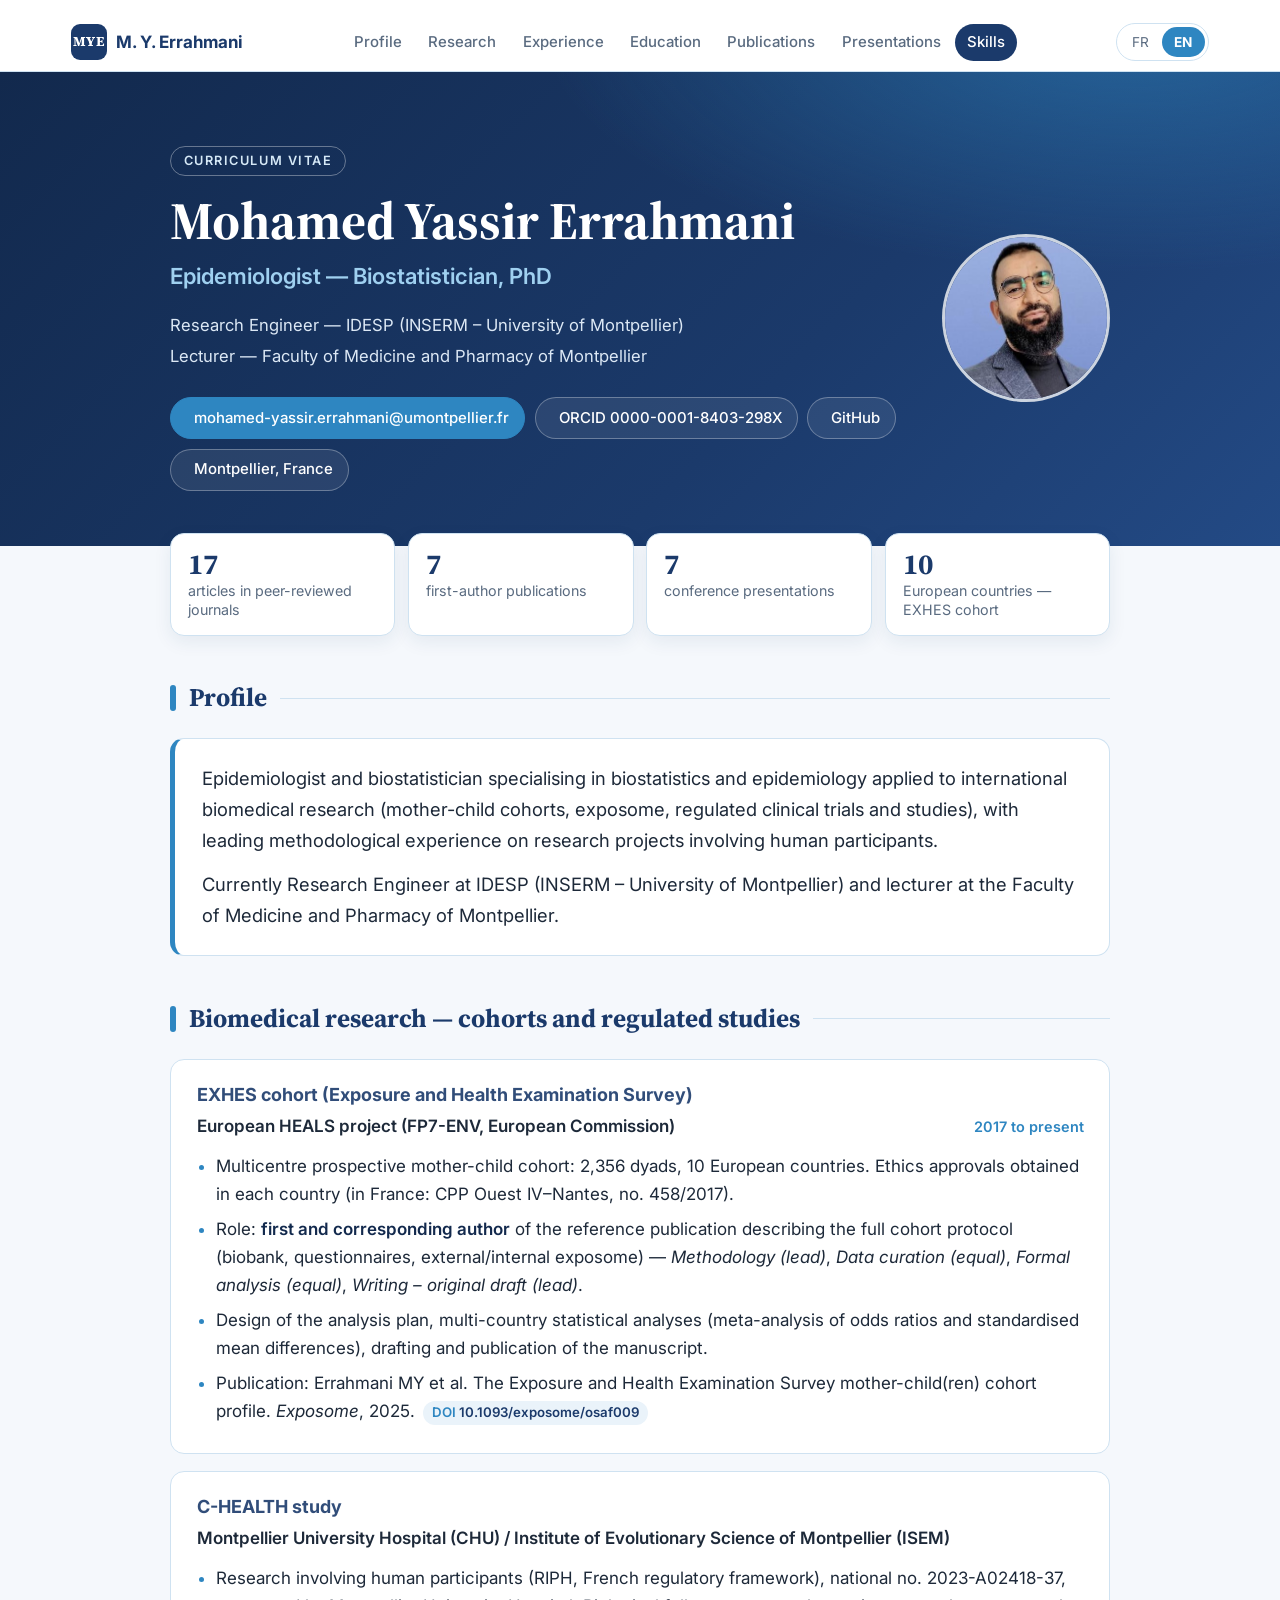
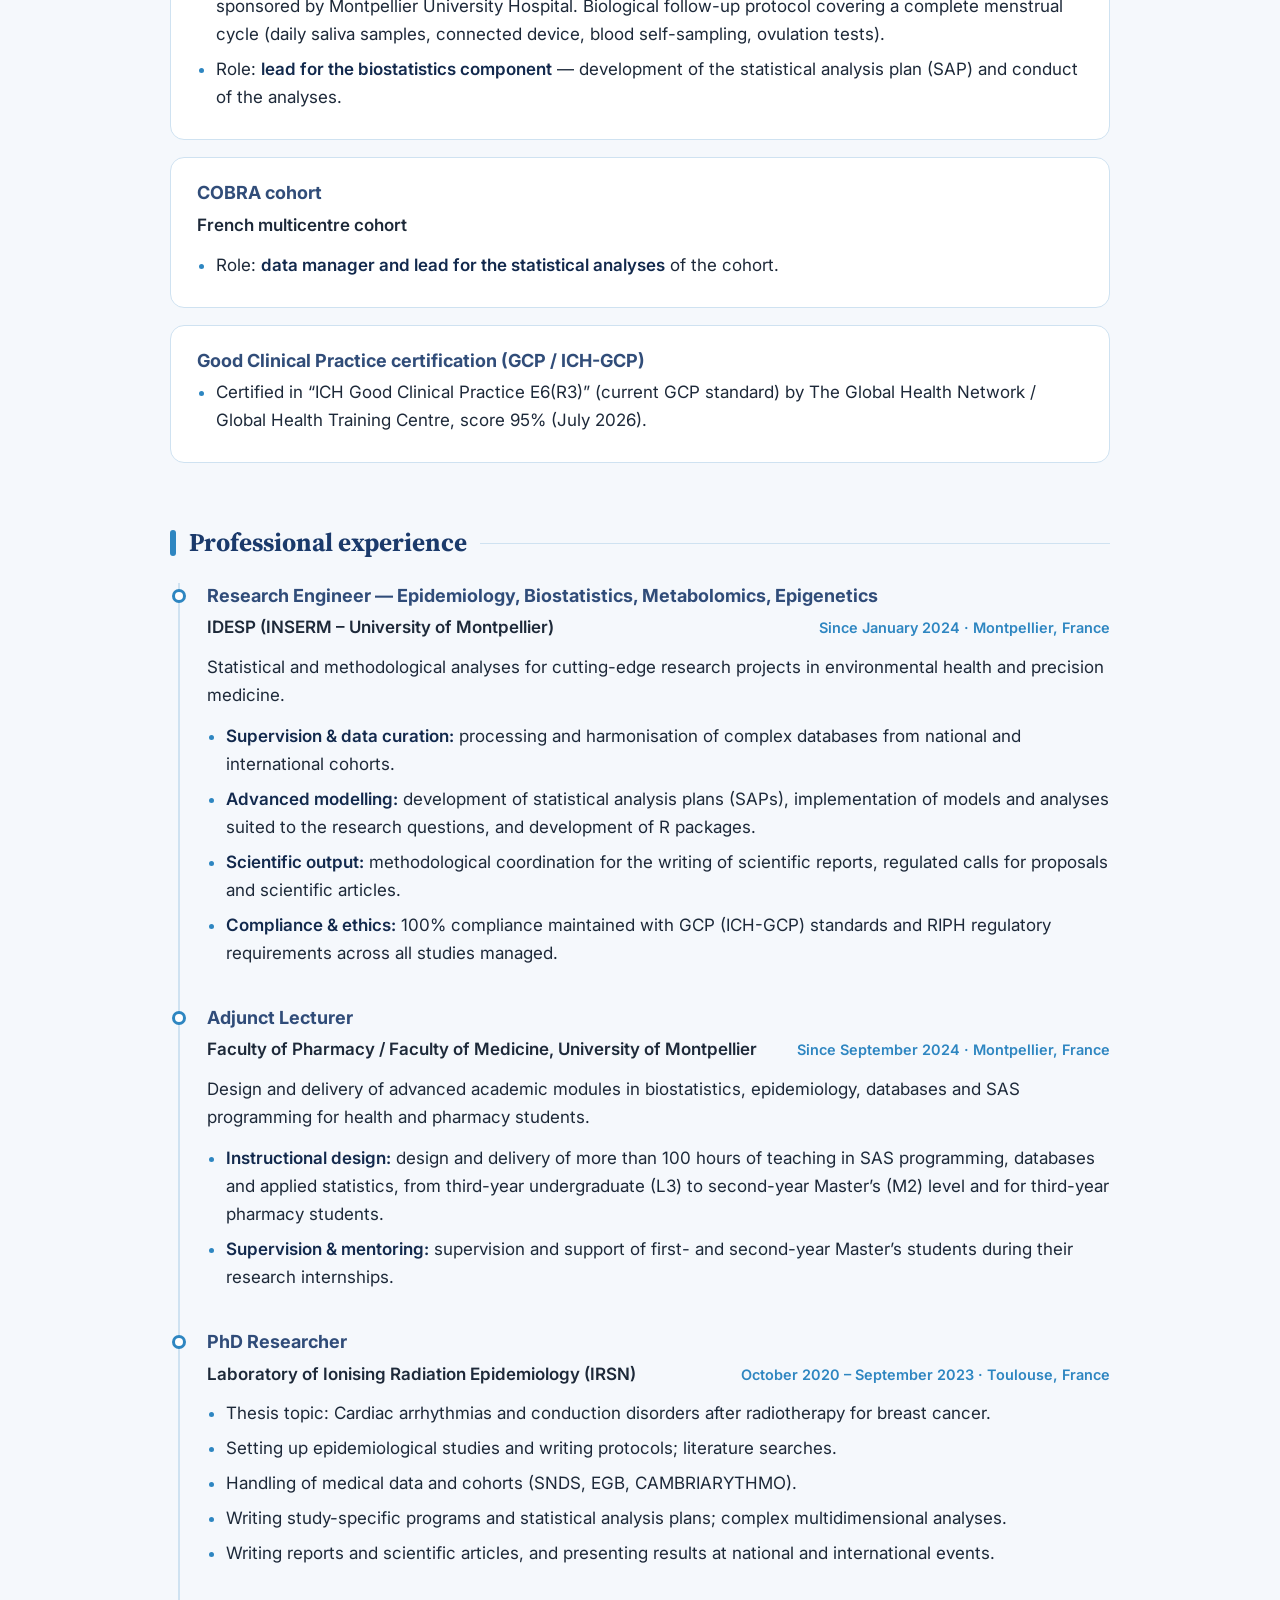
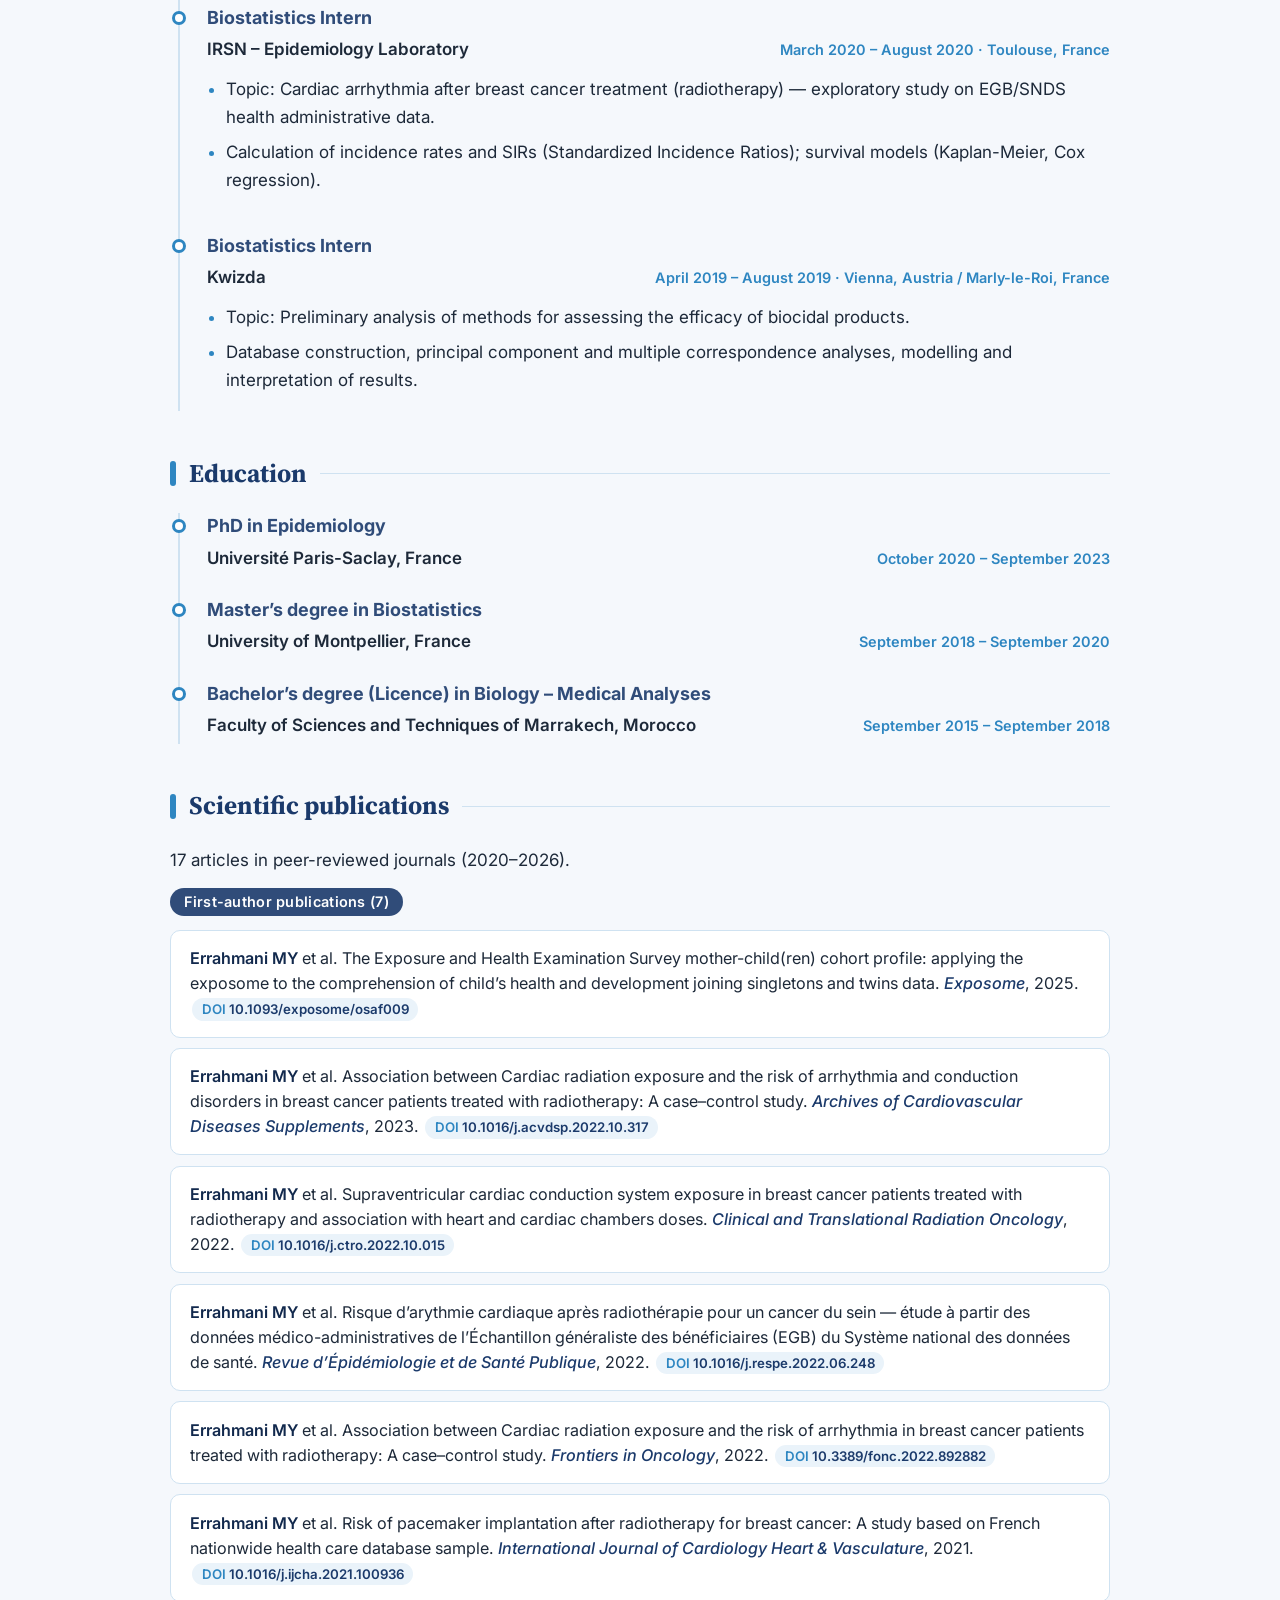
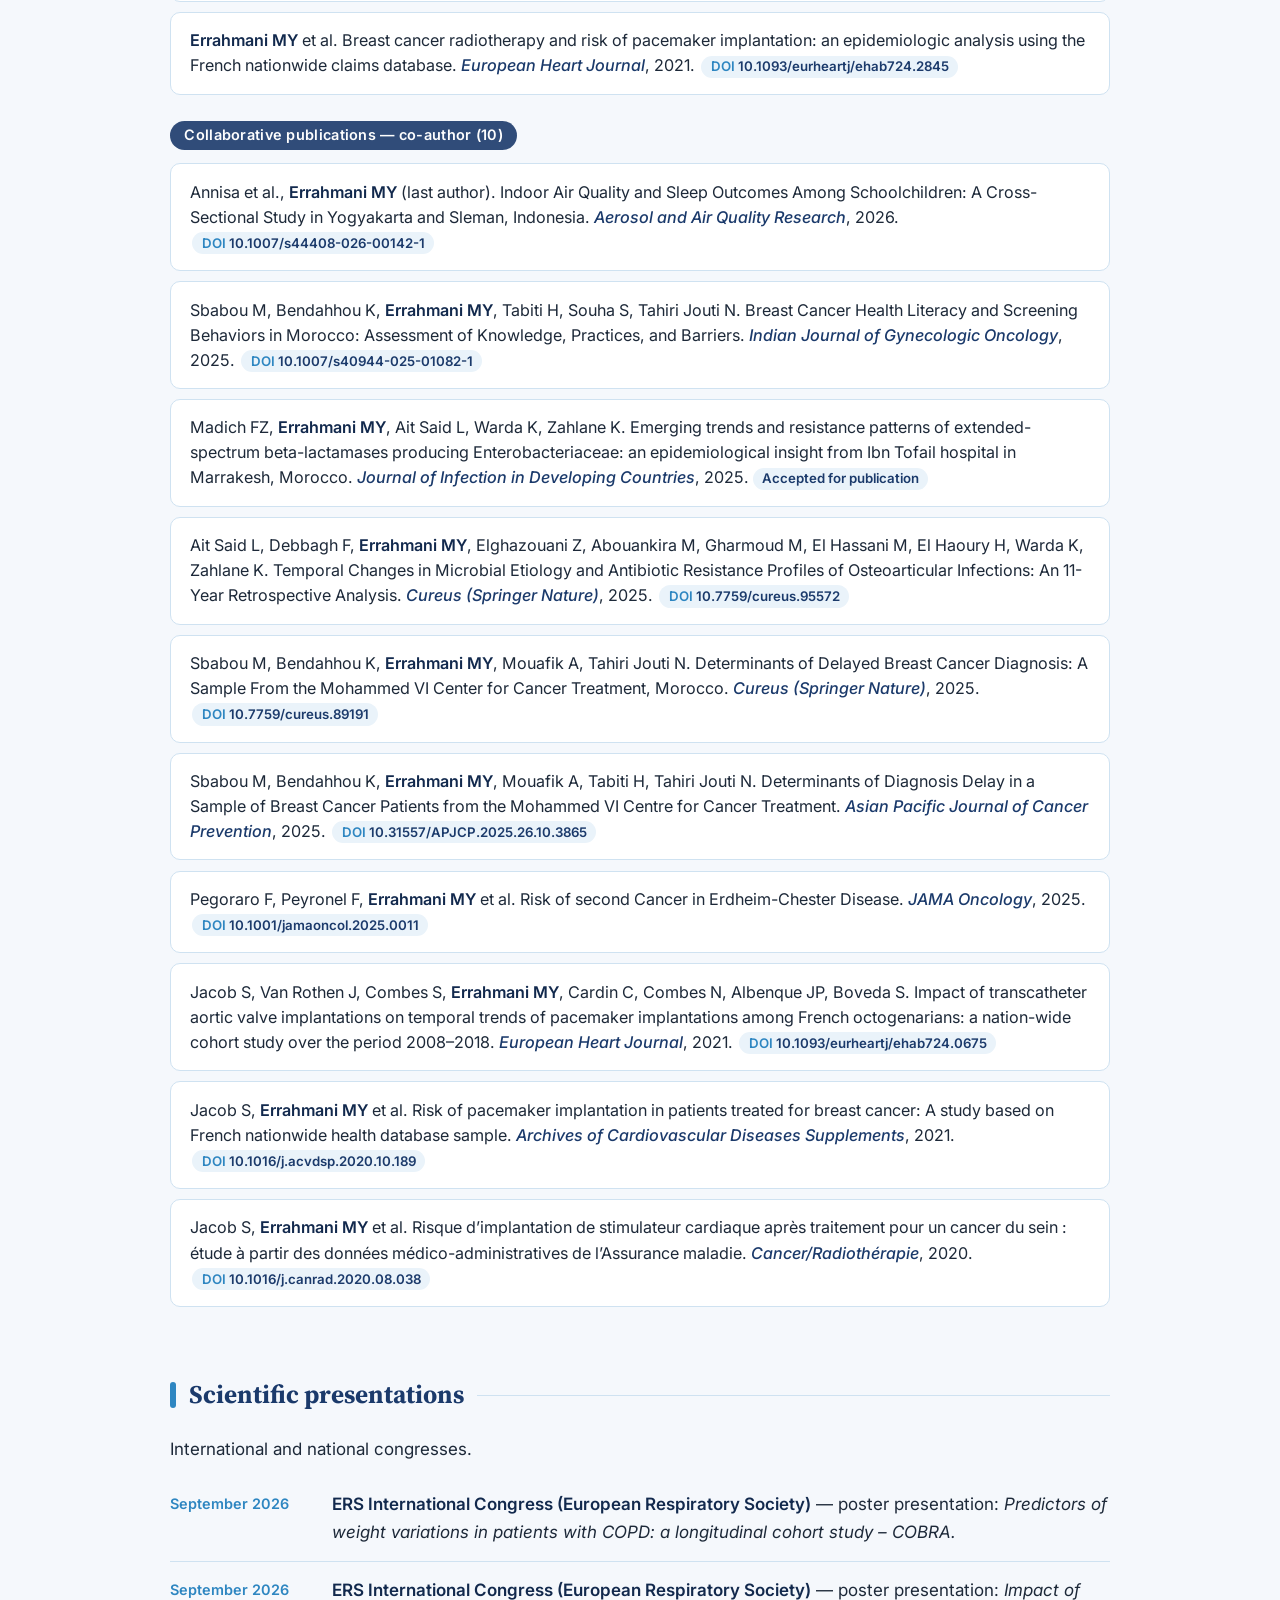
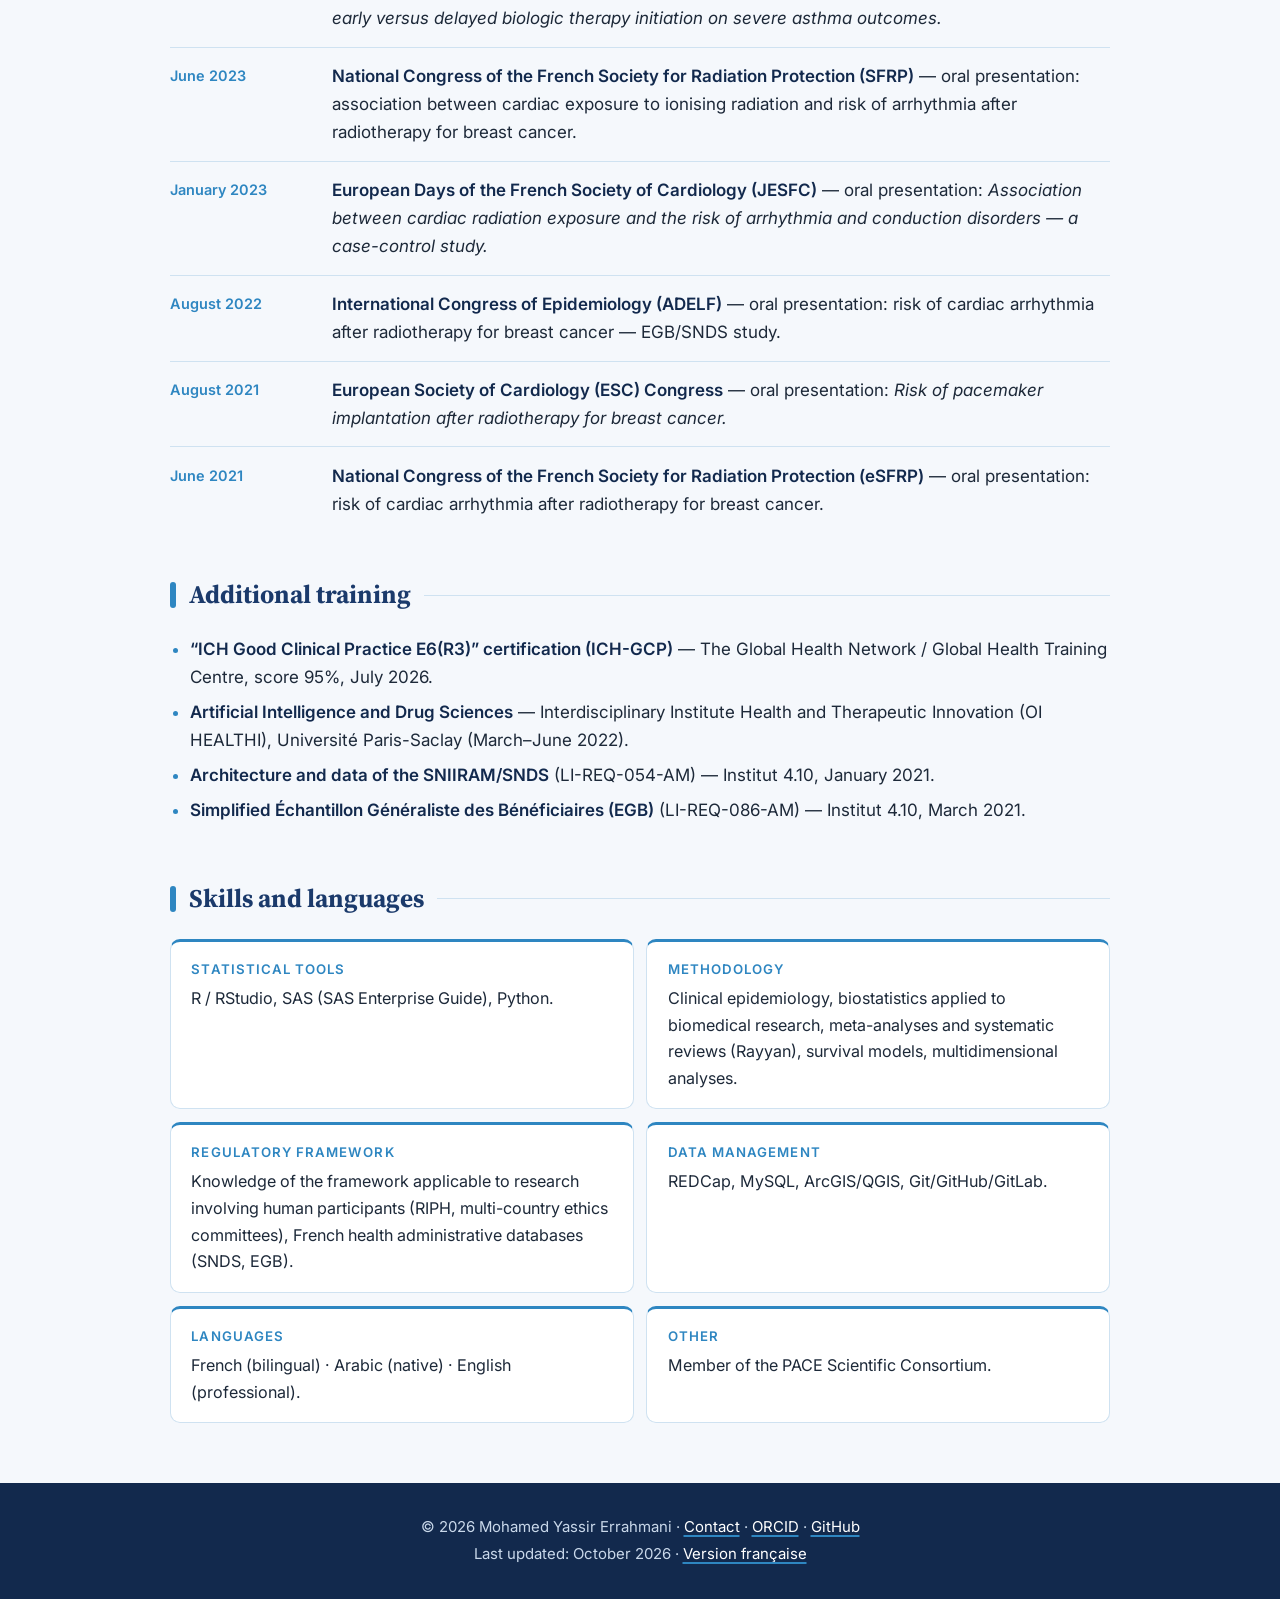
==== commit 77b69e57: "Ajout de la photo" ====
--- a/docs/en/index.html
+++ b/docs/en/index.html
@@ -55,8 +55,8 @@
 <link rel="preconnect" href="https://fonts.gstatic.com" crossorigin="">
 <link href="https://fonts.googleapis.com/css2?family=Inter:wght@400;500;600;700&amp;family=Source+Serif+4:opsz,wght@8..60,600;8..60,700&amp;display=swap" rel="stylesheet">
 <meta name="author" content="Mohamed Yassir Errahmani">
-<link rel="alternate" hreflang="fr" href="https://mohamedyassirerrahmani.github.io/cv/">
-<link rel="alternate" hreflang="en" href="https://mohamedyassirerrahmani.github.io/cv/en/">
+<link rel="alternate" hreflang="fr" href="https://mohamedyassirerrahmani.github.io/CV_Mohamed_Yassir_Errahmani/">
+<link rel="alternate" hreflang="en" href="https://mohamedyassirerrahmani.github.io/CV_Mohamed_Yassir_Errahmani/en/">
 
 
 <link rel="stylesheet" href="../styles.css">
@@ -114,9 +114,8 @@
         <span><i class="bi bi-geo-alt"></i> Montpellier, France</span>
       </div>
     </div>
-    <!-- To show a photo: add photo.jpg to the project root, list it under "resources"
-         in _quarto.yml, then replace "MYE" with <img src="../photo.jpg" alt="Portrait"> -->
-    <div class="hero-badge" aria-hidden="true">MYE</div>
+    <!-- Photo: to change it, replace photo.jpg (square image) in the project root -->
+    <div class="hero-badge"><img src="../photo.jpg" alt="Portrait of Mohamed Yassir Errahmani"></div>
   </div>
 </div>
 
--- a/docs/styles.css
+++ b/docs/styles.css
@@ -660,11 +660,15 @@
   }
 
   .hero-inner {
-    padding: 2.4rem var(--gutter) 2.8rem;
+    flex-direction: column-reverse;
+    align-items: flex-start;
+    gap: 1.25rem;
+    padding: 2rem var(--gutter) 2.8rem;
   }
 
   .hero-badge {
-    display: none;
+    width: 116px;
+    height: 116px;
   }
 
   .stats {
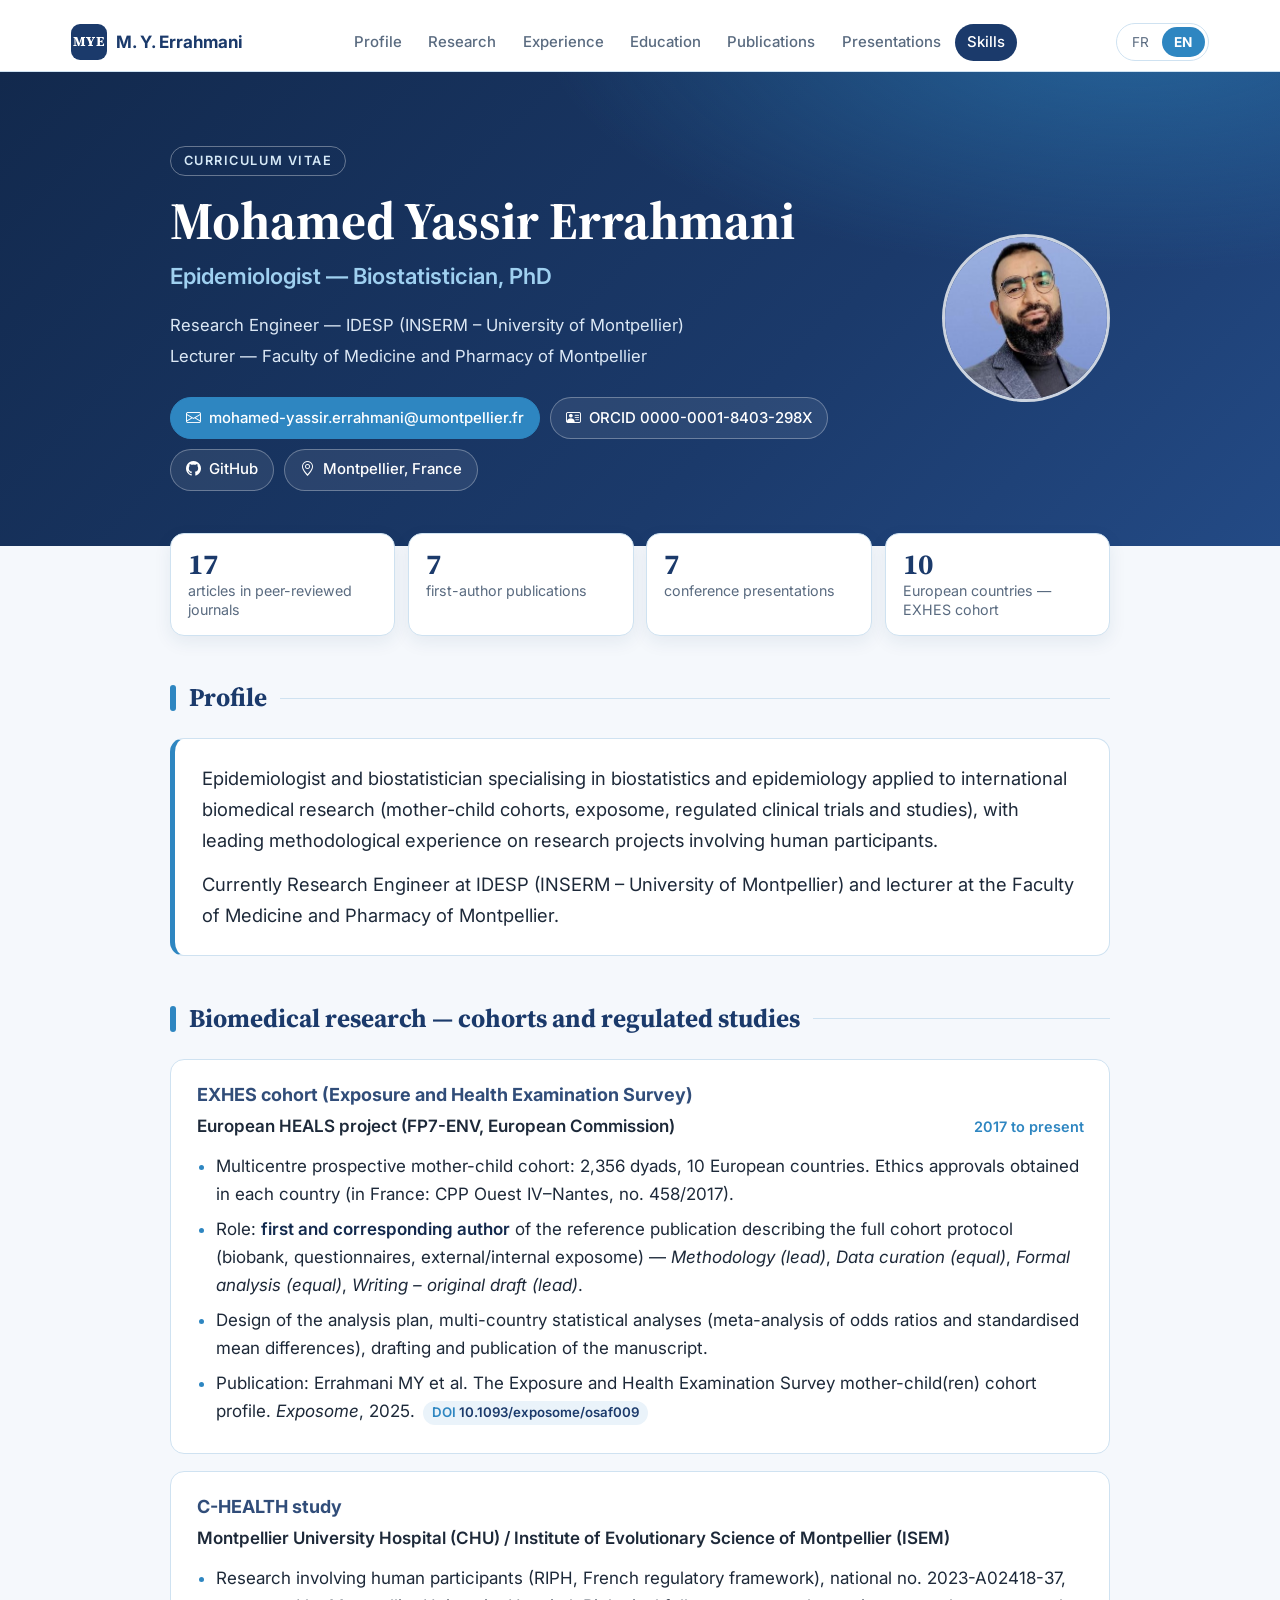
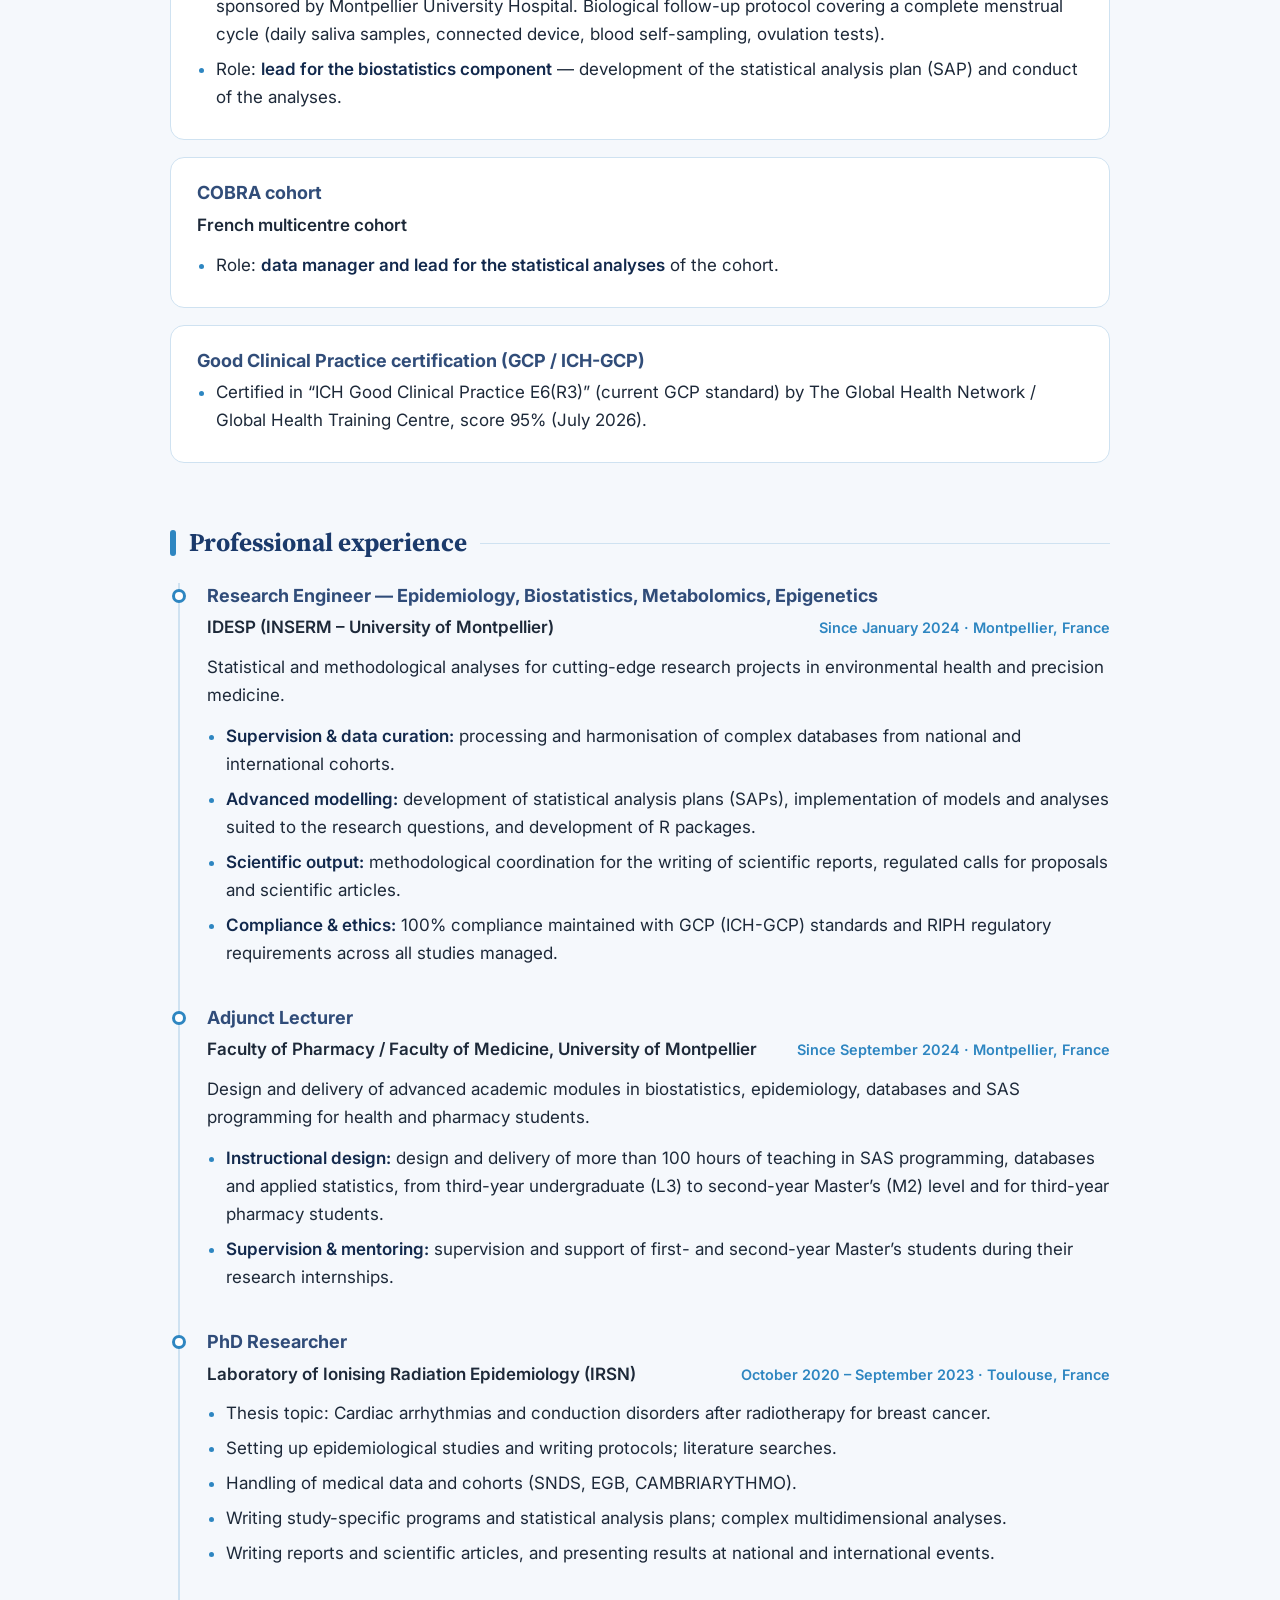
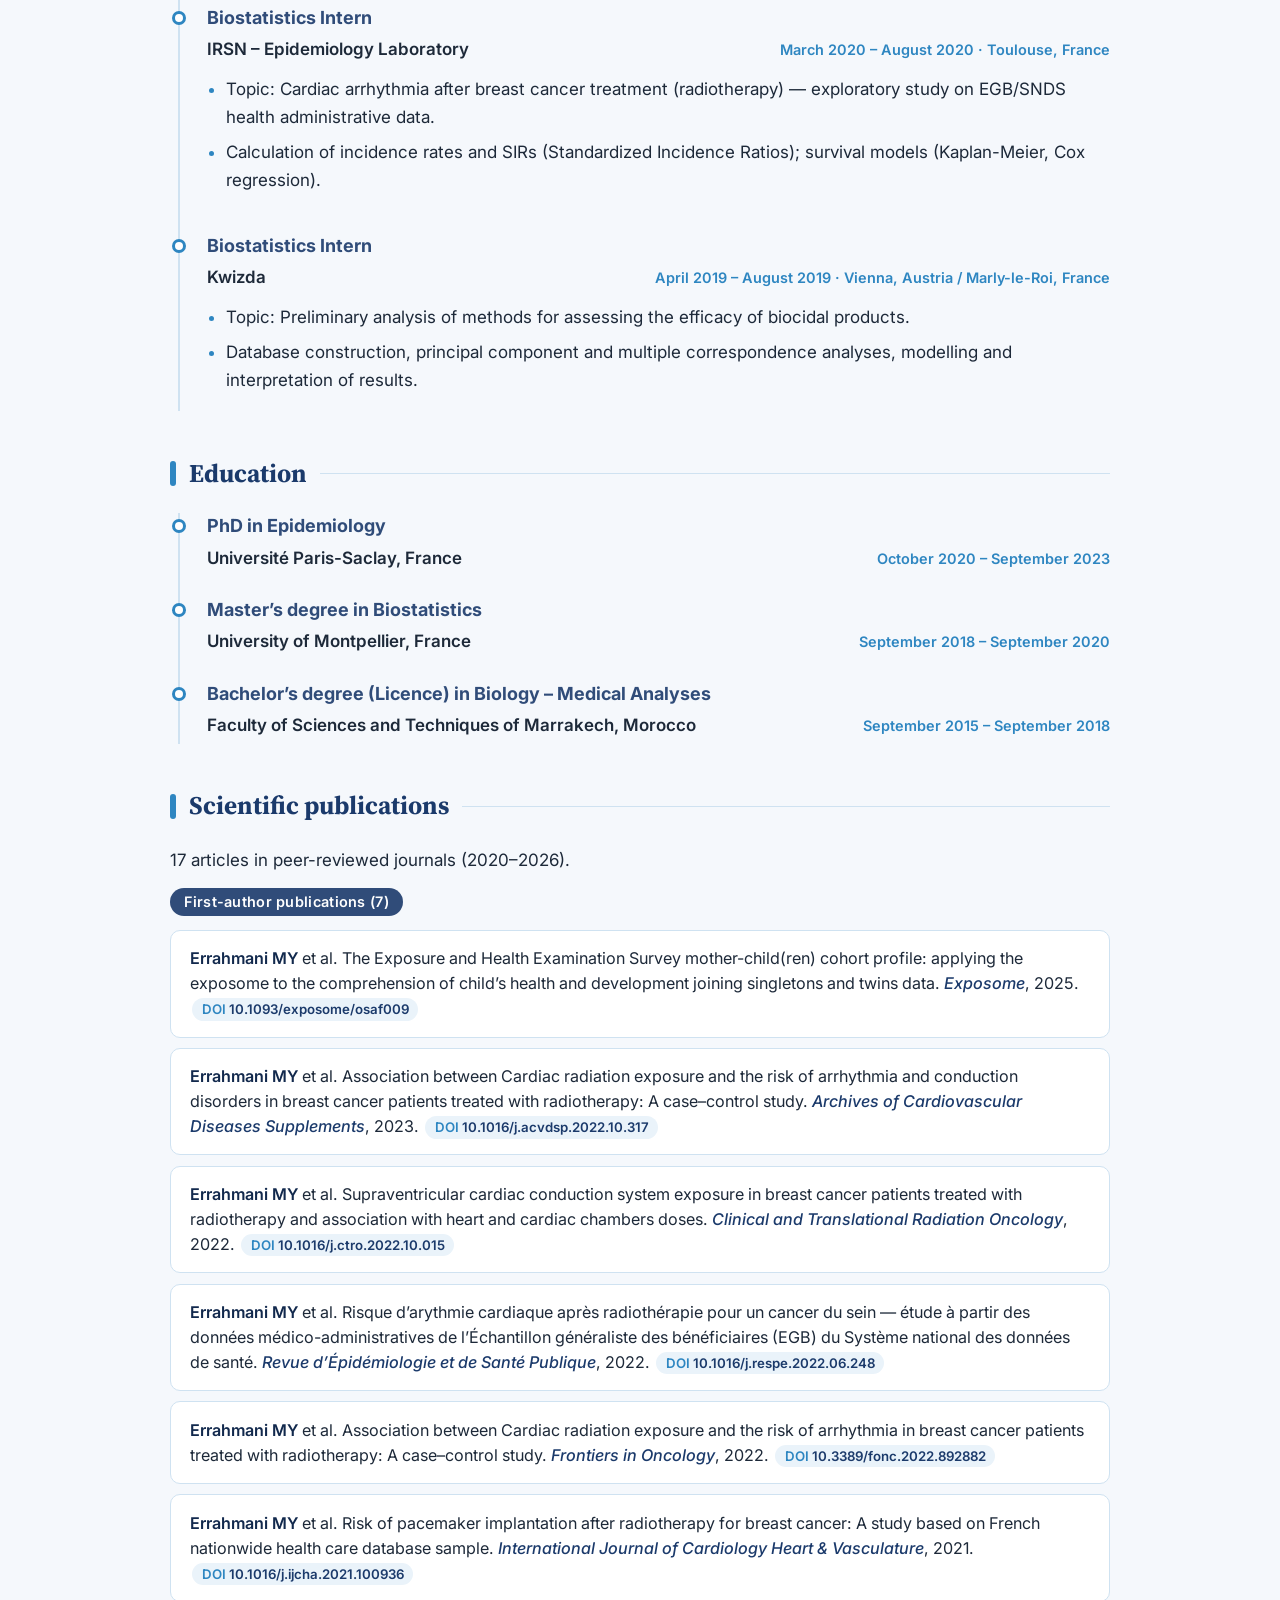
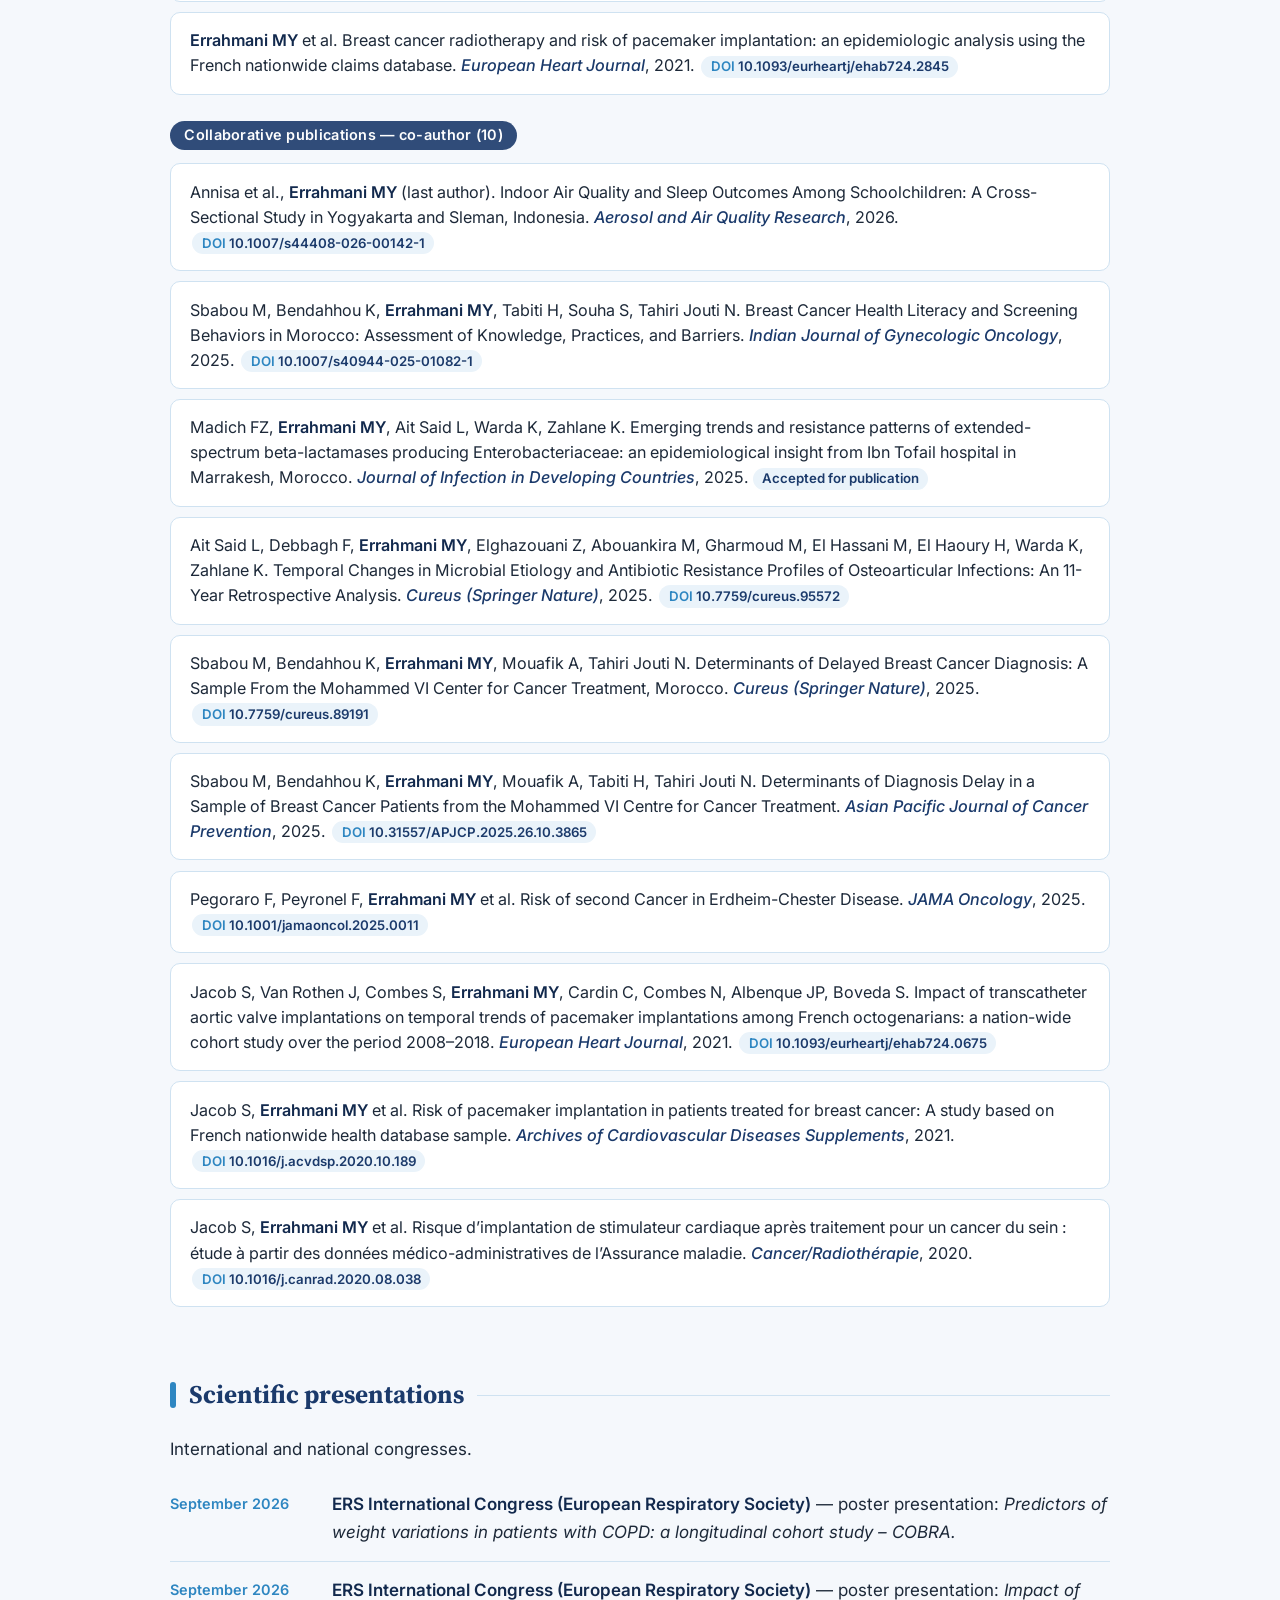
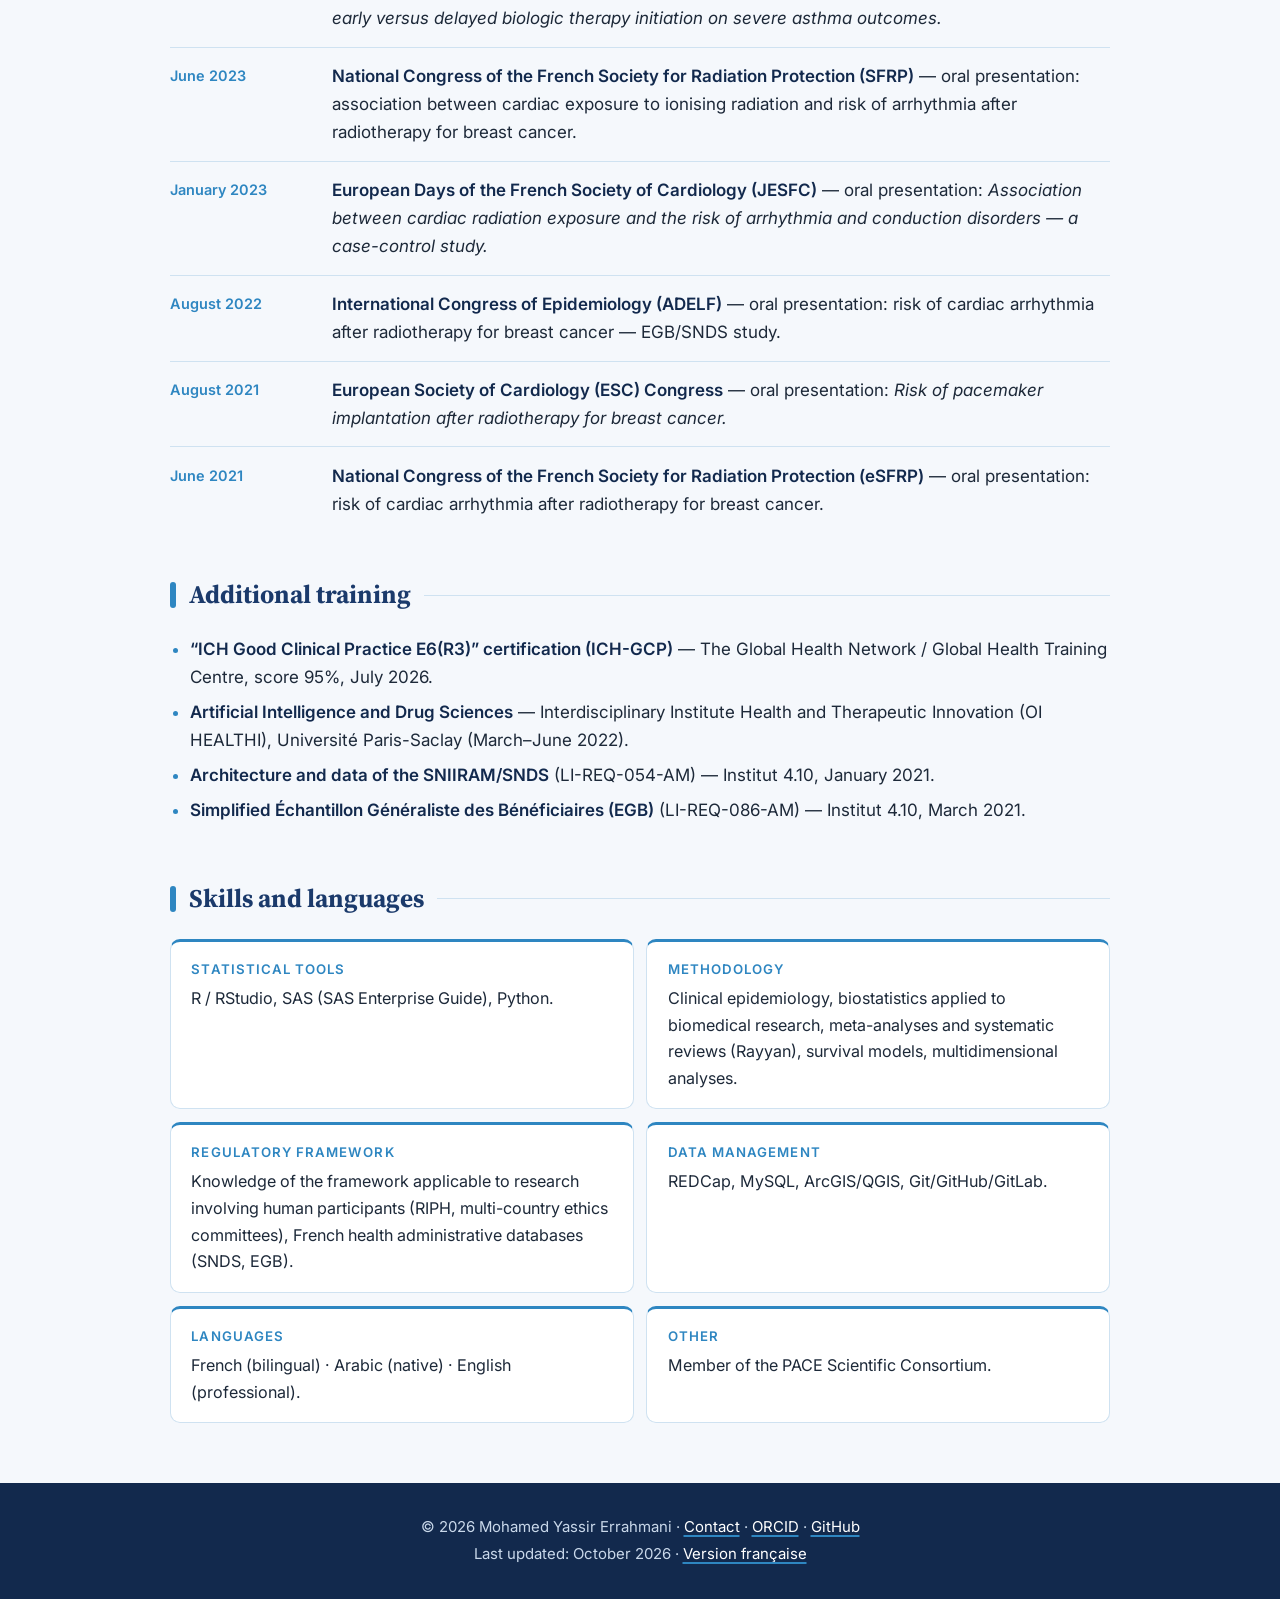
==== commit 8c08950d: "Mise à jour du CV" ====
--- a/docs/en/index.html
+++ b/docs/en/index.html
@@ -2,7 +2,7 @@
 <html xmlns="http://www.w3.org/1999/xhtml" lang="en" xml:lang="en"><head>
 
 <meta charset="utf-8">
-<meta name="generator" content="quarto-1.6.42">
+<meta name="generator" content="quarto-1.10.18">
 
 <meta name="viewport" content="width=device-width, initial-scale=1.0, user-scalable=yes">
 
@@ -10,10 +10,16 @@
 
 <title>CV — Epidemiologist-Biostatistician – Mohamed Yassir Errahmani</title>
 <style>
-code{white-space: pre-wrap;}
+/* Default styles provided by pandoc.
+** See https://pandoc.org/MANUAL.html#variables-for-html for config info.
+*/
 span.smallcaps{font-variant: small-caps;}
-div.columns{display: flex; gap: min(4vw, 1.5em);}
-div.column{flex: auto; overflow-x: auto;}
+div.columns{display: flex; gap: 1.5em;}
+div.column{flex: auto;}
+@media screen {
+div.columns{gap: min(4vw, 1.5em);}
+div.column{overflow-x: auto;}
+}
 div.hanging-indent{margin-left: 1.5em; text-indent: -1.5em;}
 ul.task-list{list-style: none;}
 ul.task-list li input[type="checkbox"] {
@@ -27,14 +33,15 @@
 <script src="../site_libs/quarto-nav/quarto-nav.js"></script>
 <link href="../favicon.svg" rel="icon" type="image/svg+xml">
 <script src="../site_libs/clipboard/clipboard.min.js"></script>
-<script src="../site_libs/quarto-html/quarto.js"></script>
+<script src="../site_libs/quarto-html/quarto.js" type="module"></script>
+<script src="../site_libs/quarto-html/tabsets/tabsets.js" type="module"></script>
 <script src="../site_libs/quarto-html/popper.min.js"></script>
 <script src="../site_libs/quarto-html/tippy.umd.min.js"></script>
 <link href="../site_libs/quarto-html/tippy.css" rel="stylesheet">
-<link href="../site_libs/quarto-html/quarto-syntax-highlighting-2f5df379a58b258e96c21c0638c20c03.css" rel="stylesheet" id="quarto-text-highlighting-styles">
+<link href="../site_libs/quarto-html/quarto-syntax-highlighting-64a204ab8560d761af7679ceaba22944.css" rel="stylesheet" id="quarto-text-highlighting-styles">
 <script src="../site_libs/bootstrap/bootstrap.min.js"></script>
 <link href="../site_libs/bootstrap/bootstrap-icons.css" rel="stylesheet">
-<link href="../site_libs/bootstrap/bootstrap-29f6f7a43fe28f972836b1bcada22c2f.min.css" rel="stylesheet" append-hash="true" id="quarto-bootstrap" data-mode="light">
+<link href="../site_libs/bootstrap/bootstrap-d0cfe7a3482e0d49a74229a8f3b76718.min.css" rel="stylesheet" append-hash="true" id="quarto-bootstrap" data-mode="light">
 <script id="quarto-search-options" type="application/json">{
   "language": {
     "search-no-results-text": "No results",
@@ -64,7 +71,7 @@
 <meta property="og:site_name" content="Mohamed Yassir Errahmani">
 </head>
 
-<body class="fullcontent">
+<body class="fullcontent quarto-light">
 
 <div id="quarto-search-results"></div>
 <!-- content -->
@@ -373,234 +380,241 @@
 });
 </script>
 <script id="quarto-html-after-body" type="application/javascript">
-window.document.addEventListener("DOMContentLoaded", function (event) {
-  const toggleBodyColorMode = (bsSheetEl) => {
-    const mode = bsSheetEl.getAttribute("data-mode");
-    const bodyEl = window.document.querySelector("body");
-    if (mode === "dark") {
-      bodyEl.classList.add("quarto-dark");
-      bodyEl.classList.remove("quarto-light");
-    } else {
-      bodyEl.classList.add("quarto-light");
-      bodyEl.classList.remove("quarto-dark");
-    }
-  }
-  const toggleBodyColorPrimary = () => {
-    const bsSheetEl = window.document.querySelector("link#quarto-bootstrap");
-    if (bsSheetEl) {
-      toggleBodyColorMode(bsSheetEl);
-    }
-  }
-  toggleBodyColorPrimary();  
-  const isCodeAnnotation = (el) => {
-    for (const clz of el.classList) {
-      if (clz.startsWith('code-annotation-')) {                     
-        return true;
-      }
-    }
-    return false;
-  }
-  const onCopySuccess = function(e) {
-    // button target
-    const button = e.trigger;
-    // don't keep focus
-    button.blur();
-    // flash "checked"
-    button.classList.add('code-copy-button-checked');
-    var currentTitle = button.getAttribute("title");
-    button.setAttribute("title", "Copied!");
-    let tooltip;
-    if (window.bootstrap) {
-      button.setAttribute("data-bs-toggle", "tooltip");
-      button.setAttribute("data-bs-placement", "left");
-      button.setAttribute("data-bs-title", "Copied!");
-      tooltip = new bootstrap.Tooltip(button, 
-        { trigger: "manual", 
-          customClass: "code-copy-button-tooltip",
-          offset: [0, -8]});
-      tooltip.show();    
-    }
-    setTimeout(function() {
-      if (tooltip) {
-        tooltip.hide();
-        button.removeAttribute("data-bs-title");
-        button.removeAttribute("data-bs-toggle");
-        button.removeAttribute("data-bs-placement");
-      }
-      button.setAttribute("title", currentTitle);
-      button.classList.remove('code-copy-button-checked');
-    }, 1000);
-    // clear code selection
-    e.clearSelection();
-  }
-  const getTextToCopy = function(trigger) {
-      const codeEl = trigger.previousElementSibling.cloneNode(true);
+  window.document.addEventListener("DOMContentLoaded", function (event) {
+    const isCodeAnnotation = (el) => {
+      for (const clz of el.classList) {
+        if (clz.startsWith('code-annotation-')) {                     
+          return true;
+        }
+      }
+      return false;
+    }
+    const onCopySuccess = function(e) {
+      // button target
+      const button = e.trigger;
+      // don't keep focus
+      button.blur();
+      // flash "checked"
+      button.classList.add('code-copy-button-checked');
+      var currentTitle = button.getAttribute("title");
+      button.setAttribute("title", "Copied!");
+      let tooltip;
+      if (window.bootstrap) {
+        button.setAttribute("data-bs-toggle", "tooltip");
+        button.setAttribute("data-bs-placement", "left");
+        button.setAttribute("data-bs-title", "Copied!");
+        tooltip = new bootstrap.Tooltip(button, 
+          { trigger: "manual", 
+            customClass: "code-copy-button-tooltip",
+            offset: [0, -8]});
+        tooltip.show();    
+      }
+      setTimeout(function() {
+        if (tooltip) {
+          tooltip.hide();
+          button.removeAttribute("data-bs-title");
+          button.removeAttribute("data-bs-toggle");
+          button.removeAttribute("data-bs-placement");
+        }
+        button.setAttribute("title", currentTitle);
+        button.classList.remove('code-copy-button-checked');
+      }, 1000);
+      // clear code selection
+      e.clearSelection();
+    }
+    const getTextToCopy = function(trigger) {
+      const outerScaffold = trigger.parentElement.cloneNode(true);
+      const codeEl = outerScaffold.querySelector('code');
       for (const childEl of codeEl.children) {
         if (isCodeAnnotation(childEl)) {
           childEl.remove();
         }
       }
       return codeEl.innerText;
-  }
-  const clipboard = new window.ClipboardJS('.code-copy-button:not([data-in-quarto-modal])', {
-    text: getTextToCopy
-  });
-  clipboard.on('success', onCopySuccess);
-  if (window.document.getElementById('quarto-embedded-source-code-modal')) {
-    const clipboardModal = new window.ClipboardJS('.code-copy-button[data-in-quarto-modal]', {
-      text: getTextToCopy,
-      container: window.document.getElementById('quarto-embedded-source-code-modal')
+    }
+    const clipboard = new window.ClipboardJS('.code-copy-button:not([data-in-quarto-modal])', {
+      text: getTextToCopy
     });
-    clipboardModal.on('success', onCopySuccess);
-  }
-    var localhostRegex = new RegExp(/^(?:http|https):\/\/localhost\:?[0-9]*\//);
-    var mailtoRegex = new RegExp(/^mailto:/);
-      var filterRegex = new RegExp("https:\/\/mohamedyassirerrahmani\.github\.io\/cv\/");
-    var isInternal = (href) => {
-        return filterRegex.test(href) || localhostRegex.test(href) || mailtoRegex.test(href);
-    }
-    // Inspect non-navigation links and adorn them if external
- 	var links = window.document.querySelectorAll('a[href]:not(.nav-link):not(.navbar-brand):not(.toc-action):not(.sidebar-link):not(.sidebar-item-toggle):not(.pagination-link):not(.no-external):not([aria-hidden]):not(.dropdown-item):not(.quarto-navigation-tool):not(.about-link)');
-    for (var i=0; i<links.length; i++) {
-      const link = links[i];
-      if (!isInternal(link.href)) {
-        // undo the damage that might have been done by quarto-nav.js in the case of
-        // links that we want to consider external
-        if (link.dataset.originalHref !== undefined) {
-          link.href = link.dataset.originalHref;
-        }
-          // target, if specified
-          link.setAttribute("target", "_blank");
-          if (link.getAttribute("rel") === null) {
-            link.setAttribute("rel", "noopener");
-          }
-      }
-    }
-  function tippyHover(el, contentFn, onTriggerFn, onUntriggerFn) {
-    const config = {
-      allowHTML: true,
-      maxWidth: 500,
-      delay: 100,
-      arrow: false,
-      appendTo: function(el) {
-          return el.parentElement;
-      },
-      interactive: true,
-      interactiveBorder: 10,
-      theme: 'quarto',
-      placement: 'bottom-start',
-    };
-    if (contentFn) {
-      config.content = contentFn;
-    }
-    if (onTriggerFn) {
-      config.onTrigger = onTriggerFn;
-    }
-    if (onUntriggerFn) {
-      config.onUntrigger = onUntriggerFn;
-    }
-    window.tippy(el, config); 
-  }
-  const noterefs = window.document.querySelectorAll('a[role="doc-noteref"]');
-  for (var i=0; i<noterefs.length; i++) {
-    const ref = noterefs[i];
-    tippyHover(ref, function() {
-      // use id or data attribute instead here
-      let href = ref.getAttribute('data-footnote-href') || ref.getAttribute('href');
-      try { href = new URL(href).hash; } catch {}
-      const id = href.replace(/^#\/?/, "");
-      const note = window.document.getElementById(id);
-      if (note) {
-        return note.innerHTML;
+    clipboard.on('success', onCopySuccess);
+    if (window.document.getElementById('quarto-embedded-source-code-modal')) {
+      const clipboardModal = new window.ClipboardJS('.code-copy-button[data-in-quarto-modal]', {
+        text: getTextToCopy,
+        container: window.document.getElementById('quarto-embedded-source-code-modal')
+      });
+      clipboardModal.on('success', onCopySuccess);
+    }
+      var localhostRegex = new RegExp(/^(?:http|https):\/\/localhost\:?[0-9]*\//);
+      var mailtoRegex = new RegExp(/^mailto:/);
+        var filterRegex = new RegExp("https:\/\/mohamedyassirerrahmani\.github\.io\/CV_Mohamed_Yassir_Errahmani\/");
+      var isInternal = (href) => {
+          return filterRegex.test(href) || localhostRegex.test(href) || mailtoRegex.test(href);
+      }
+      // Inspect non-navigation links and adorn them if external
+     var links = window.document.querySelectorAll('a[href]:not(.nav-link):not(.navbar-brand):not(.toc-action):not(.sidebar-link):not(.sidebar-item-toggle):not(.pagination-link):not(.no-external):not([aria-hidden]):not(.dropdown-item):not(.quarto-navigation-tool):not(.about-link)');
+      for (var i=0; i<links.length; i++) {
+        const link = links[i];
+        if (!isInternal(link.href)) {
+          // undo the damage that might have been done by quarto-nav.js in the case of
+          // links that we want to consider external
+          if (link.dataset.originalHref !== undefined) {
+            link.href = link.dataset.originalHref;
+          }
+            // target, if specified
+            link.setAttribute("target", "_blank");
+            if (link.getAttribute("rel") === null) {
+              link.setAttribute("rel", "noopener");
+            }
+        }
+      }
+    function tippyHover(el, contentFn, onTriggerFn, onUntriggerFn) {
+      const config = {
+        allowHTML: true,
+        maxWidth: 500,
+        delay: 100,
+        arrow: false,
+        appendTo: function(el) {
+            return el.parentElement;
+        },
+        interactive: true,
+        interactiveBorder: 10,
+        theme: 'quarto',
+        placement: 'bottom-start',
+      };
+      if (contentFn) {
+        config.content = contentFn;
+      }
+      if (onTriggerFn) {
+        config.onTrigger = onTriggerFn;
+      }
+      if (onUntriggerFn) {
+        config.onUntrigger = onUntriggerFn;
+      }
+      window.tippy(el, config); 
+    }
+    const noterefs = window.document.querySelectorAll('a[role="doc-noteref"]');
+    for (var i=0; i<noterefs.length; i++) {
+      const ref = noterefs[i];
+      tippyHover(ref, function() {
+        // use id or data attribute instead here
+        let href = ref.getAttribute('data-footnote-href') || ref.getAttribute('href');
+        try { href = new URL(href).hash; } catch {}
+        const id = href.replace(/^#\/?/, "");
+        const note = window.document.getElementById(id);
+        if (note) {
+          return note.innerHTML;
+        } else {
+          return "";
+        }
+      });
+    }
+    const xrefs = window.document.querySelectorAll('a.quarto-xref');
+    const processXRef = (id, note) => {
+      // Strip column container classes
+      const stripColumnClz = (el) => {
+        el.classList.remove("page-full", "page-columns");
+        if (el.children) {
+          for (const child of el.children) {
+            stripColumnClz(child);
+          }
+        }
+      }
+      stripColumnClz(note)
+      if (id === null || id.startsWith('sec-')) {
+        // Special case sections, only their first couple elements
+        const container = document.createElement("div");
+        if (note.children && note.children.length > 2) {
+          container.appendChild(note.children[0].cloneNode(true));
+          for (let i = 1; i < note.children.length; i++) {
+            const child = note.children[i];
+            if (child.tagName === "P" && child.innerText === "") {
+              continue;
+            } else {
+              container.appendChild(child.cloneNode(true));
+              break;
+            }
+          }
+          if (window.Quarto?.typesetMath) {
+            window.Quarto.typesetMath(container);
+          }
+          return container.innerHTML
+        } else {
+          if (window.Quarto?.typesetMath) {
+            window.Quarto.typesetMath(note);
+          }
+          return note.innerHTML;
+        }
       } else {
-        return "";
-      }
-    });
-  }
-  const xrefs = window.document.querySelectorAll('a.quarto-xref');
-  const processXRef = (id, note) => {
-    // Strip column container classes
-    const stripColumnClz = (el) => {
-      el.classList.remove("page-full", "page-columns");
-      if (el.children) {
-        for (const child of el.children) {
-          stripColumnClz(child);
-        }
-      }
-    }
-    stripColumnClz(note)
-    if (id === null || id.startsWith('sec-')) {
-      // Special case sections, only their first couple elements
-      const container = document.createElement("div");
-      if (note.children && note.children.length > 2) {
-        container.appendChild(note.children[0].cloneNode(true));
-        for (let i = 1; i < note.children.length; i++) {
-          const child = note.children[i];
-          if (child.tagName === "P" && child.innerText === "") {
-            continue;
-          } else {
-            container.appendChild(child.cloneNode(true));
-            break;
-          }
-        }
-        if (window.Quarto?.typesetMath) {
-          window.Quarto.typesetMath(container);
-        }
-        return container.innerHTML
-      } else {
+        // Remove any anchor links if they are present
+        const anchorLink = note.querySelector('a.anchorjs-link');
+        if (anchorLink) {
+          anchorLink.remove();
+        }
         if (window.Quarto?.typesetMath) {
           window.Quarto.typesetMath(note);
         }
-        return note.innerHTML;
-      }
-    } else {
-      // Remove any anchor links if they are present
-      const anchorLink = note.querySelector('a.anchorjs-link');
-      if (anchorLink) {
-        anchorLink.remove();
-      }
-      if (window.Quarto?.typesetMath) {
-        window.Quarto.typesetMath(note);
-      }
-      if (note.classList.contains("callout")) {
-        return note.outerHTML;
-      } else {
-        return note.innerHTML;
-      }
-    }
-  }
-  for (var i=0; i<xrefs.length; i++) {
-    const xref = xrefs[i];
-    tippyHover(xref, undefined, function(instance) {
-      instance.disable();
-      let url = xref.getAttribute('href');
-      let hash = undefined; 
-      if (url.startsWith('#')) {
-        hash = url;
-      } else {
-        try { hash = new URL(url).hash; } catch {}
-      }
-      if (hash) {
-        const id = hash.replace(/^#\/?/, "");
-        const note = window.document.getElementById(id);
-        if (note !== null) {
-          try {
-            const html = processXRef(id, note.cloneNode(true));
-            instance.setContent(html);
-          } finally {
-            instance.enable();
-            instance.show();
-          }
+        if (note.classList.contains("callout")) {
+          return note.outerHTML;
         } else {
-          // See if we can fetch this
-          fetch(url.split('#')[0])
+          return note.innerHTML;
+        }
+      }
+    }
+    for (var i=0; i<xrefs.length; i++) {
+      const xref = xrefs[i];
+      tippyHover(xref, undefined, function(instance) {
+        instance.disable();
+        let url = xref.getAttribute('href');
+        let hash = undefined; 
+        if (url.startsWith('#')) {
+          hash = url;
+        } else {
+          try { hash = new URL(url).hash; } catch {}
+        }
+        if (hash) {
+          const id = hash.replace(/^#\/?/, "");
+          const note = window.document.getElementById(id);
+          if (note !== null) {
+            try {
+              const html = processXRef(id, note.cloneNode(true));
+              instance.setContent(html);
+            } finally {
+              instance.enable();
+              instance.show();
+            }
+          } else {
+            // See if we can fetch this
+            fetch(url.split('#')[0])
+            .then(res => res.text())
+            .then(html => {
+              const parser = new DOMParser();
+              const htmlDoc = parser.parseFromString(html, "text/html");
+              const note = htmlDoc.getElementById(id);
+              if (note !== null) {
+                const html = processXRef(id, note);
+                instance.setContent(html);
+              } 
+            }).finally(() => {
+              instance.enable();
+              instance.show();
+            });
+          }
+        } else {
+          // See if we can fetch a full url (with no hash to target)
+          // This is a special case and we should probably do some content thinning / targeting
+          fetch(url)
           .then(res => res.text())
           .then(html => {
             const parser = new DOMParser();
             const htmlDoc = parser.parseFromString(html, "text/html");
-            const note = htmlDoc.getElementById(id);
+            const note = htmlDoc.querySelector('main.content');
             if (note !== null) {
-              const html = processXRef(id, note);
+              // This should only happen for chapter cross references
+              // (since there is no id in the URL)
+              // remove the first header
+              if (note.children.length > 0 && note.children[0].tagName === "HEADER") {
+                note.children[0].remove();
+              }
+              const html = processXRef(null, note);
               instance.setContent(html);
             } 
           }).finally(() => {
@@ -608,185 +622,161 @@
             instance.show();
           });
         }
+      }, function(instance) {
+      });
+    }
+        let selectedAnnoteEl;
+        const selectorForAnnotation = ( cell, annotation) => {
+          let cellAttr = 'data-code-cell="' + cell + '"';
+          let lineAttr = 'data-code-annotation="' +  annotation + '"';
+          const selector = 'span[' + cellAttr + '][' + lineAttr + ']';
+          return selector;
+        }
+        const selectCodeLines = (annoteEl) => {
+          const doc = window.document;
+          const targetCell = annoteEl.getAttribute("data-target-cell");
+          const targetAnnotation = annoteEl.getAttribute("data-target-annotation");
+          const annoteSpan = window.document.querySelector(selectorForAnnotation(targetCell, targetAnnotation));
+          const lines = annoteSpan.getAttribute("data-code-lines").split(",");
+          const lineIds = lines.map((line) => {
+            return targetCell + "-" + line;
+          })
+          let top = null;
+          let height = null;
+          let parent = null;
+          if (lineIds.length > 0) {
+              //compute the position of the single el (top and bottom and make a div)
+              const el = window.document.getElementById(lineIds[0]);
+              top = el.offsetTop;
+              height = el.offsetHeight;
+              parent = el.parentElement.parentElement;
+            if (lineIds.length > 1) {
+              const lastEl = window.document.getElementById(lineIds[lineIds.length - 1]);
+              const bottom = lastEl.offsetTop + lastEl.offsetHeight;
+              height = bottom - top;
+            }
+            if (top !== null && height !== null && parent !== null) {
+              // cook up a div (if necessary) and position it 
+              let div = window.document.getElementById("code-annotation-line-highlight");
+              if (div === null) {
+                div = window.document.createElement("div");
+                div.setAttribute("id", "code-annotation-line-highlight");
+                div.style.position = 'absolute';
+                parent.appendChild(div);
+              }
+              div.style.top = top - 2 + "px";
+              div.style.height = height + 4 + "px";
+              div.style.left = 0;
+              let gutterDiv = window.document.getElementById("code-annotation-line-highlight-gutter");
+              if (gutterDiv === null) {
+                gutterDiv = window.document.createElement("div");
+                gutterDiv.setAttribute("id", "code-annotation-line-highlight-gutter");
+                gutterDiv.style.position = 'absolute';
+                const codeCell = window.document.getElementById(targetCell);
+                const gutter = codeCell.querySelector('.code-annotation-gutter');
+                gutter.appendChild(gutterDiv);
+              }
+              gutterDiv.style.top = top - 2 + "px";
+              gutterDiv.style.height = height + 4 + "px";
+            }
+            selectedAnnoteEl = annoteEl;
+          }
+        };
+        const unselectCodeLines = () => {
+          const elementsIds = ["code-annotation-line-highlight", "code-annotation-line-highlight-gutter"];
+          elementsIds.forEach((elId) => {
+            const div = window.document.getElementById(elId);
+            if (div) {
+              div.remove();
+            }
+          });
+          selectedAnnoteEl = undefined;
+        };
+          // Handle positioning of the toggle
+      window.addEventListener(
+        "resize",
+        throttle(() => {
+          elRect = undefined;
+          if (selectedAnnoteEl) {
+            selectCodeLines(selectedAnnoteEl);
+          }
+        }, 10)
+      );
+      function throttle(fn, ms) {
+      let throttle = false;
+      let timer;
+        return (...args) => {
+          if(!throttle) { // first call gets through
+              fn.apply(this, args);
+              throttle = true;
+          } else { // all the others get throttled
+              if(timer) clearTimeout(timer); // cancel #2
+              timer = setTimeout(() => {
+                fn.apply(this, args);
+                timer = throttle = false;
+              }, ms);
+          }
+        };
+      }
+        // Attach click handler to the DT
+        const annoteDls = window.document.querySelectorAll('dt[data-target-cell]');
+        for (const annoteDlNode of annoteDls) {
+          annoteDlNode.addEventListener('click', (event) => {
+            const clickedEl = event.target;
+            if (clickedEl !== selectedAnnoteEl) {
+              unselectCodeLines();
+              const activeEl = window.document.querySelector('dt[data-target-cell].code-annotation-active');
+              if (activeEl) {
+                activeEl.classList.remove('code-annotation-active');
+              }
+              selectCodeLines(clickedEl);
+              clickedEl.classList.add('code-annotation-active');
+            } else {
+              // Unselect the line
+              unselectCodeLines();
+              clickedEl.classList.remove('code-annotation-active');
+            }
+          });
+        }
+    const findCites = (el) => {
+      const parentEl = el.parentElement;
+      if (parentEl) {
+        const cites = parentEl.dataset.cites;
+        if (cites) {
+          return {
+            el,
+            cites: cites.split(' ')
+          };
+        } else {
+          return findCites(el.parentElement)
+        }
       } else {
-        // See if we can fetch a full url (with no hash to target)
-        // This is a special case and we should probably do some content thinning / targeting
-        fetch(url)
-        .then(res => res.text())
-        .then(html => {
-          const parser = new DOMParser();
-          const htmlDoc = parser.parseFromString(html, "text/html");
-          const note = htmlDoc.querySelector('main.content');
-          if (note !== null) {
-            // This should only happen for chapter cross references
-            // (since there is no id in the URL)
-            // remove the first header
-            if (note.children.length > 0 && note.children[0].tagName === "HEADER") {
-              note.children[0].remove();
+        return undefined;
+      }
+    };
+    var bibliorefs = window.document.querySelectorAll('a[role="doc-biblioref"]');
+    for (var i=0; i<bibliorefs.length; i++) {
+      const ref = bibliorefs[i];
+      const citeInfo = findCites(ref);
+      if (citeInfo) {
+        tippyHover(citeInfo.el, function() {
+          var popup = window.document.createElement('div');
+          citeInfo.cites.forEach(function(cite) {
+            var citeDiv = window.document.createElement('div');
+            citeDiv.classList.add('hanging-indent');
+            citeDiv.classList.add('csl-entry');
+            var biblioDiv = window.document.getElementById('ref-' + cite);
+            if (biblioDiv) {
+              citeDiv.innerHTML = biblioDiv.innerHTML;
             }
-            const html = processXRef(null, note);
-            instance.setContent(html);
-          } 
-        }).finally(() => {
-          instance.enable();
-          instance.show();
+            popup.appendChild(citeDiv);
+          });
+          return popup.innerHTML;
         });
       }
-    }, function(instance) {
-    });
-  }
-      let selectedAnnoteEl;
-      const selectorForAnnotation = ( cell, annotation) => {
-        let cellAttr = 'data-code-cell="' + cell + '"';
-        let lineAttr = 'data-code-annotation="' +  annotation + '"';
-        const selector = 'span[' + cellAttr + '][' + lineAttr + ']';
-        return selector;
-      }
-      const selectCodeLines = (annoteEl) => {
-        const doc = window.document;
-        const targetCell = annoteEl.getAttribute("data-target-cell");
-        const targetAnnotation = annoteEl.getAttribute("data-target-annotation");
-        const annoteSpan = window.document.querySelector(selectorForAnnotation(targetCell, targetAnnotation));
-        const lines = annoteSpan.getAttribute("data-code-lines").split(",");
-        const lineIds = lines.map((line) => {
-          return targetCell + "-" + line;
-        })
-        let top = null;
-        let height = null;
-        let parent = null;
-        if (lineIds.length > 0) {
-            //compute the position of the single el (top and bottom and make a div)
-            const el = window.document.getElementById(lineIds[0]);
-            top = el.offsetTop;
-            height = el.offsetHeight;
-            parent = el.parentElement.parentElement;
-          if (lineIds.length > 1) {
-            const lastEl = window.document.getElementById(lineIds[lineIds.length - 1]);
-            const bottom = lastEl.offsetTop + lastEl.offsetHeight;
-            height = bottom - top;
-          }
-          if (top !== null && height !== null && parent !== null) {
-            // cook up a div (if necessary) and position it 
-            let div = window.document.getElementById("code-annotation-line-highlight");
-            if (div === null) {
-              div = window.document.createElement("div");
-              div.setAttribute("id", "code-annotation-line-highlight");
-              div.style.position = 'absolute';
-              parent.appendChild(div);
-            }
-            div.style.top = top - 2 + "px";
-            div.style.height = height + 4 + "px";
-            div.style.left = 0;
-            let gutterDiv = window.document.getElementById("code-annotation-line-highlight-gutter");
-            if (gutterDiv === null) {
-              gutterDiv = window.document.createElement("div");
-              gutterDiv.setAttribute("id", "code-annotation-line-highlight-gutter");
-              gutterDiv.style.position = 'absolute';
-              const codeCell = window.document.getElementById(targetCell);
-              const gutter = codeCell.querySelector('.code-annotation-gutter');
-              gutter.appendChild(gutterDiv);
-            }
-            gutterDiv.style.top = top - 2 + "px";
-            gutterDiv.style.height = height + 4 + "px";
-          }
-          selectedAnnoteEl = annoteEl;
-        }
-      };
-      const unselectCodeLines = () => {
-        const elementsIds = ["code-annotation-line-highlight", "code-annotation-line-highlight-gutter"];
-        elementsIds.forEach((elId) => {
-          const div = window.document.getElementById(elId);
-          if (div) {
-            div.remove();
-          }
-        });
-        selectedAnnoteEl = undefined;
-      };
-        // Handle positioning of the toggle
-    window.addEventListener(
-      "resize",
-      throttle(() => {
-        elRect = undefined;
-        if (selectedAnnoteEl) {
-          selectCodeLines(selectedAnnoteEl);
-        }
-      }, 10)
-    );
-    function throttle(fn, ms) {
-    let throttle = false;
-    let timer;
-      return (...args) => {
-        if(!throttle) { // first call gets through
-            fn.apply(this, args);
-            throttle = true;
-        } else { // all the others get throttled
-            if(timer) clearTimeout(timer); // cancel #2
-            timer = setTimeout(() => {
-              fn.apply(this, args);
-              timer = throttle = false;
-            }, ms);
-        }
-      };
-    }
-      // Attach click handler to the DT
-      const annoteDls = window.document.querySelectorAll('dt[data-target-cell]');
-      for (const annoteDlNode of annoteDls) {
-        annoteDlNode.addEventListener('click', (event) => {
-          const clickedEl = event.target;
-          if (clickedEl !== selectedAnnoteEl) {
-            unselectCodeLines();
-            const activeEl = window.document.querySelector('dt[data-target-cell].code-annotation-active');
-            if (activeEl) {
-              activeEl.classList.remove('code-annotation-active');
-            }
-            selectCodeLines(clickedEl);
-            clickedEl.classList.add('code-annotation-active');
-          } else {
-            // Unselect the line
-            unselectCodeLines();
-            clickedEl.classList.remove('code-annotation-active');
-          }
-        });
-      }
-  const findCites = (el) => {
-    const parentEl = el.parentElement;
-    if (parentEl) {
-      const cites = parentEl.dataset.cites;
-      if (cites) {
-        return {
-          el,
-          cites: cites.split(' ')
-        };
-      } else {
-        return findCites(el.parentElement)
-      }
-    } else {
-      return undefined;
-    }
-  };
-  var bibliorefs = window.document.querySelectorAll('a[role="doc-biblioref"]');
-  for (var i=0; i<bibliorefs.length; i++) {
-    const ref = bibliorefs[i];
-    const citeInfo = findCites(ref);
-    if (citeInfo) {
-      tippyHover(citeInfo.el, function() {
-        var popup = window.document.createElement('div');
-        citeInfo.cites.forEach(function(cite) {
-          var citeDiv = window.document.createElement('div');
-          citeDiv.classList.add('hanging-indent');
-          citeDiv.classList.add('csl-entry');
-          var biblioDiv = window.document.getElementById('ref-' + cite);
-          if (biblioDiv) {
-            citeDiv.innerHTML = biblioDiv.innerHTML;
-          }
-          popup.appendChild(citeDiv);
-        });
-        return popup.innerHTML;
-      });
-    }
-  }
-});
-</script>
+    }
+  });
+  </script>
 </div> <!-- /content -->
 <footer class="cv-footer">
   <p>© 2026 Mohamed Yassir Errahmani · <a href="mailto:mohamed-yassir.errahmani@umontpellier.fr">Contact</a> · <a href="https://orcid.org/0000-0001-8403-298X">ORCID</a> · <a href="https://github.com/MohamedYassirErrahmani">GitHub</a></p>
--- a/docs/site_libs/quarto-html/quarto-syntax-highlighting-64a204ab8560d761af7679ceaba22944.css
+++ b/docs/site_libs/quarto-html/quarto-syntax-highlighting-64a204ab8560d761af7679ceaba22944.css
@@ -0,0 +1,236 @@
+/* quarto syntax highlight colors */
+:root {
+  --quarto-hl-ot-color: #003B4F;
+  --quarto-hl-at-color: #657422;
+  --quarto-hl-ss-color: #20794D;
+  --quarto-hl-an-color: #5E5E5E;
+  --quarto-hl-fu-color: #4758AB;
+  --quarto-hl-st-color: #20794D;
+  --quarto-hl-cf-color: #003B4F;
+  --quarto-hl-op-color: #5E5E5E;
+  --quarto-hl-er-color: #AD0000;
+  --quarto-hl-bn-color: #AD0000;
+  --quarto-hl-al-color: #AD0000;
+  --quarto-hl-va-color: #111111;
+  --quarto-hl-bu-color: inherit;
+  --quarto-hl-ex-color: inherit;
+  --quarto-hl-pp-color: #AD0000;
+  --quarto-hl-in-color: #5E5E5E;
+  --quarto-hl-vs-color: #20794D;
+  --quarto-hl-wa-color: #5E5E5E;
+  --quarto-hl-do-color: #5E5E5E;
+  --quarto-hl-im-color: #00769E;
+  --quarto-hl-ch-color: #20794D;
+  --quarto-hl-dt-color: #AD0000;
+  --quarto-hl-fl-color: #AD0000;
+  --quarto-hl-co-color: #5E5E5E;
+  --quarto-hl-cv-color: #5E5E5E;
+  --quarto-hl-cn-color: #8f5902;
+  --quarto-hl-sc-color: #5E5E5E;
+  --quarto-hl-dv-color: #AD0000;
+  --quarto-hl-kw-color: #003B4F;
+}
+
+/* other quarto variables */
+:root {
+  --quarto-font-monospace: SFMono-Regular, Menlo, Monaco, Consolas, "Liberation Mono", "Courier New", monospace;
+}
+
+/* syntax highlight based on Pandoc's rules */
+pre > code.sourceCode > span {
+  color: #003B4F;
+}
+
+code.sourceCode > span {
+  color: #003B4F;
+}
+
+div.sourceCode,
+div.sourceCode pre.sourceCode {
+  color: #003B4F;
+}
+
+/* Normal */
+code span {
+  color: #003B4F;
+}
+
+/* Alert */
+code span.al {
+  color: #AD0000;
+  font-style: inherit;
+}
+
+/* Annotation */
+code span.an {
+  color: #5E5E5E;
+  font-style: inherit;
+}
+
+/* Attribute */
+code span.at {
+  color: #657422;
+  font-style: inherit;
+}
+
+/* BaseN */
+code span.bn {
+  color: #AD0000;
+  font-style: inherit;
+}
+
+/* BuiltIn */
+code span.bu {
+  font-style: inherit;
+}
+
+/* ControlFlow */
+code span.cf {
+  color: #003B4F;
+  font-weight: bold;
+  font-style: inherit;
+}
+
+/* Char */
+code span.ch {
+  color: #20794D;
+  font-style: inherit;
+}
+
+/* Constant */
+code span.cn {
+  color: #8f5902;
+  font-style: inherit;
+}
+
+/* Comment */
+code span.co {
+  color: #5E5E5E;
+  font-style: inherit;
+}
+
+/* CommentVar */
+code span.cv {
+  color: #5E5E5E;
+  font-style: italic;
+}
+
+/* Documentation */
+code span.do {
+  color: #5E5E5E;
+  font-style: italic;
+}
+
+/* DataType */
+code span.dt {
+  color: #AD0000;
+  font-style: inherit;
+}
+
+/* DecVal */
+code span.dv {
+  color: #AD0000;
+  font-style: inherit;
+}
+
+/* Error */
+code span.er {
+  color: #AD0000;
+  font-style: inherit;
+}
+
+/* Extension */
+code span.ex {
+  font-style: inherit;
+}
+
+/* Float */
+code span.fl {
+  color: #AD0000;
+  font-style: inherit;
+}
+
+/* Function */
+code span.fu {
+  color: #4758AB;
+  font-style: inherit;
+}
+
+/* Import */
+code span.im {
+  color: #00769E;
+  font-style: inherit;
+}
+
+/* Information */
+code span.in {
+  color: #5E5E5E;
+  font-style: inherit;
+}
+
+/* Keyword */
+code span.kw {
+  color: #003B4F;
+  font-weight: bold;
+  font-style: inherit;
+}
+
+/* Operator */
+code span.op {
+  color: #5E5E5E;
+  font-style: inherit;
+}
+
+/* Other */
+code span.ot {
+  color: #003B4F;
+  font-style: inherit;
+}
+
+/* Preprocessor */
+code span.pp {
+  color: #AD0000;
+  font-style: inherit;
+}
+
+/* SpecialChar */
+code span.sc {
+  color: #5E5E5E;
+  font-style: inherit;
+}
+
+/* SpecialString */
+code span.ss {
+  color: #20794D;
+  font-style: inherit;
+}
+
+/* String */
+code span.st {
+  color: #20794D;
+  font-style: inherit;
+}
+
+/* Variable */
+code span.va {
+  color: #111111;
+  font-style: inherit;
+}
+
+/* VerbatimString */
+code span.vs {
+  color: #20794D;
+  font-style: inherit;
+}
+
+/* Warning */
+code span.wa {
+  color: #5E5E5E;
+  font-style: italic;
+}
+
+.prevent-inlining {
+  content: "</";
+}
+
+/*# sourceMappingURL=9d8d5bb603a83b8298b89080a598c93b.css.map */
